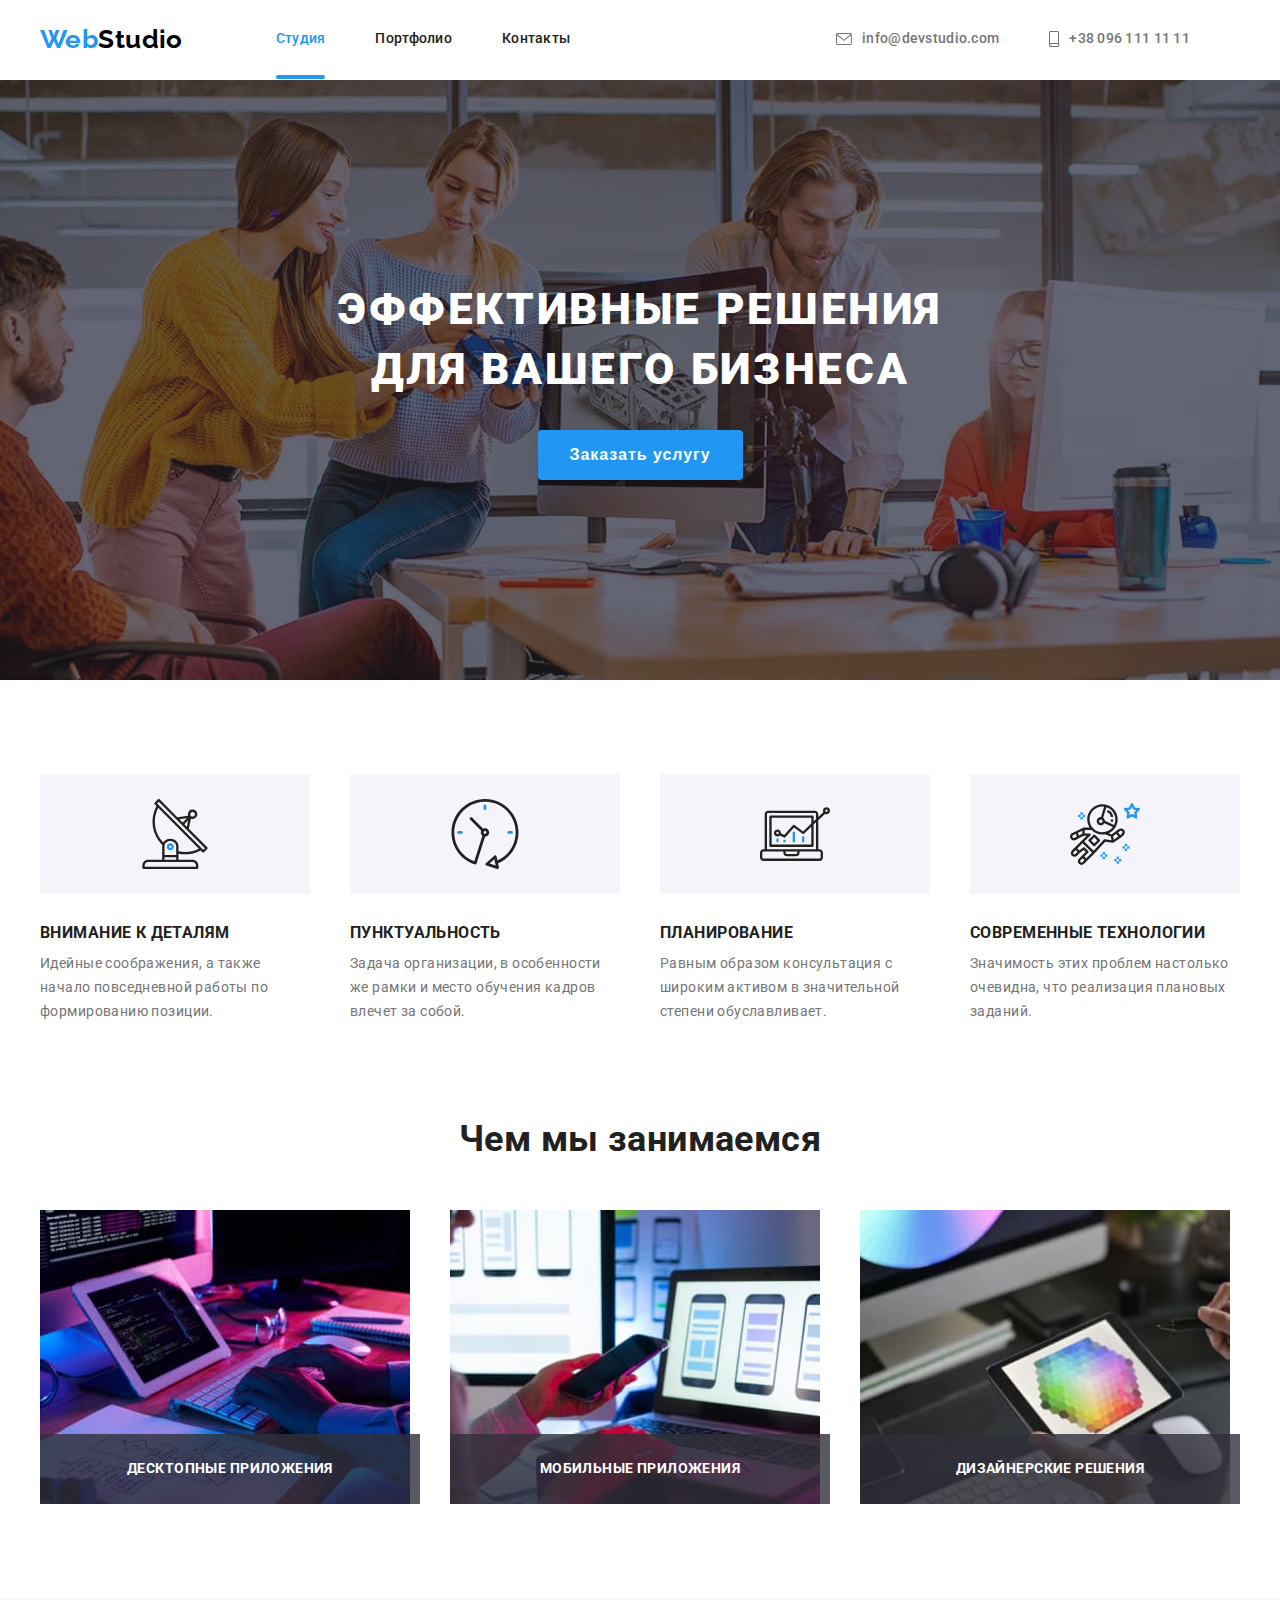
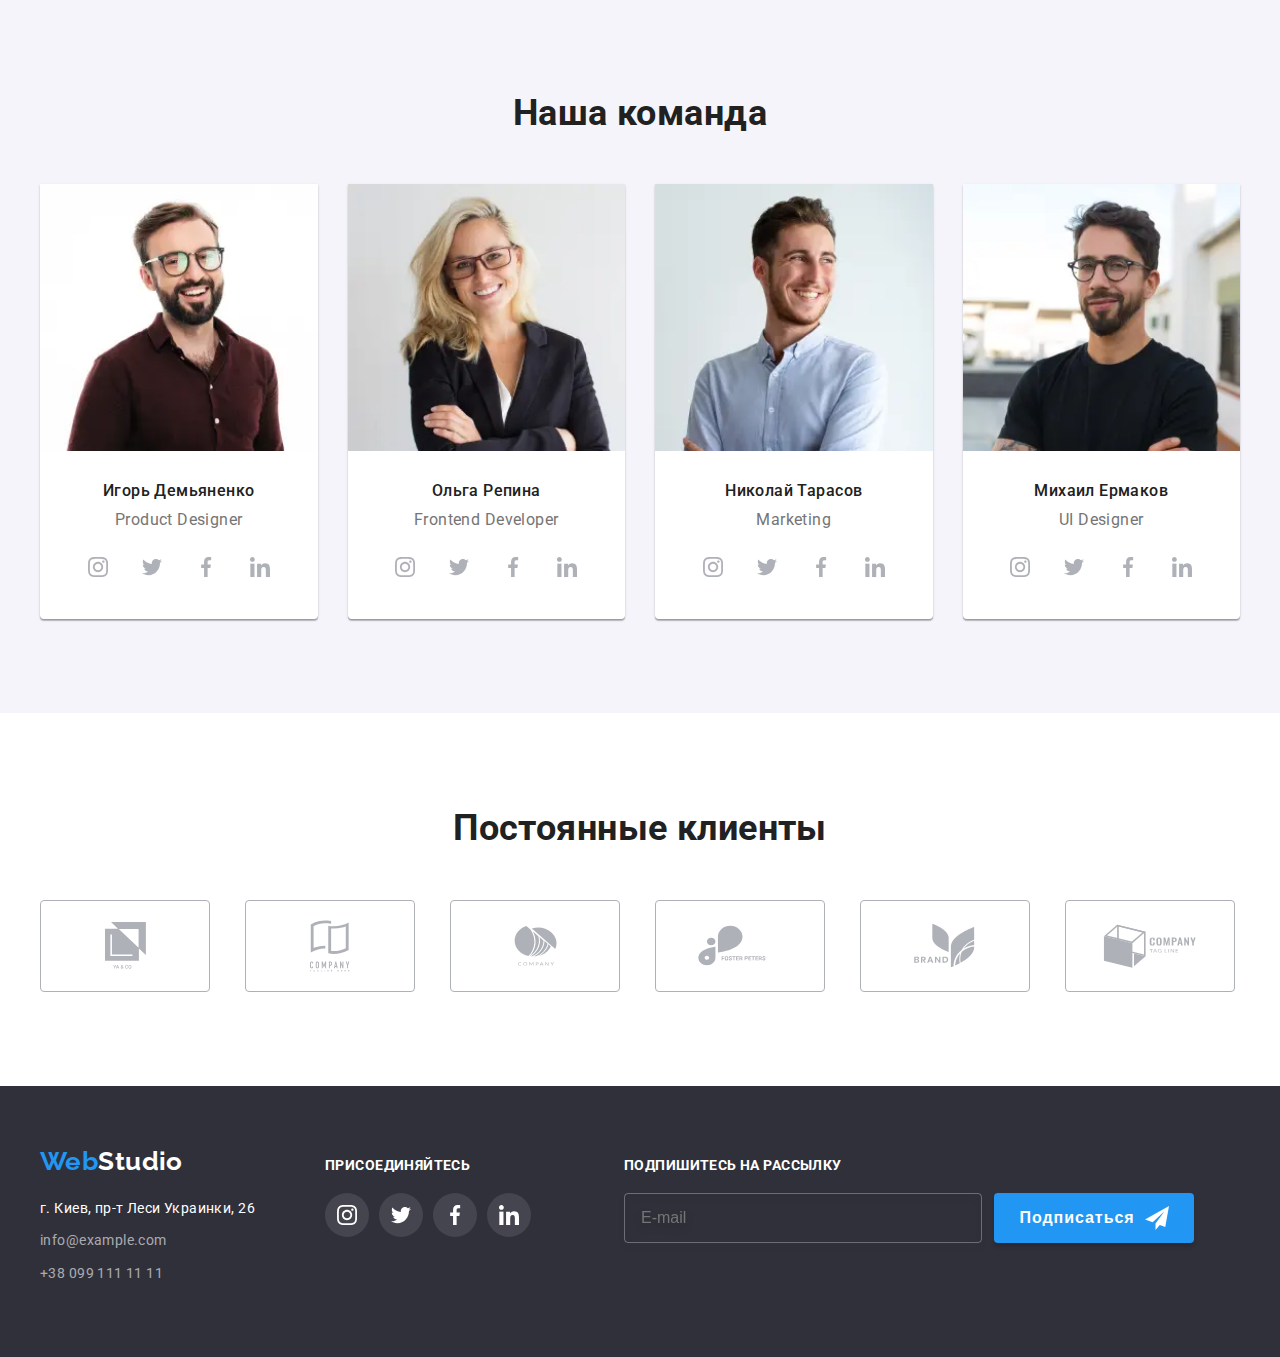
==== index.html @ 41f41210 "clone from template" ====
<!DOCTYPE html>
<html lang="ru">
<head>
    <meta charset="UTF-8">
    <meta http-equiv="X-UA-Compatible" content="IE=edge">
    <meta name="viewport" content="width=device-width, initial-scale=1.0">
    <title>Document</title>
    <link rel="preconnect" href="https://fonts.gstatic.com">
    <link href="https://fonts.googleapis.com/css2?family=Raleway:wght@700&family=Roboto:wght@400;500;700;900&display=swap"
        rel="stylesheet">
    <link rel="stylesheet" href="https://cdnjs.cloudflare.com/ajax/libs/modern-normalize/1.0.0/modern-normalize.min.css"
        integrity="sha512-ISS7cAi1PEhQ8jnbJpJZMd29NlhNj4AWYyLOSp2CE/CsHxTCu+r+t0D2yoJudVrd0/8fTVPUVDzY5Tvli75u/g=="
        crossorigin="anonymous" />
    <link rel="stylesheet" href="./css/main.min.css"> 
</head>
<body>
    <!--HEADER-->
   <header class="head">
       <div class="container head__container">
       <nav class="head__nav">
       <a class="logo logo_head link" href="./index.html"><span class="logo_left">Web</span>Studio</a>
       <ul class="menu list">
           <li class="menu__item">
               <a class="menu__link link current" href="./index.html">Студия</a>
            </li>
           <li class="menu__item">
               <a class="menu__link link"  href="./portfolio.html" >Портфолио</a>
            </li>
           <li class="menu__item">
               <a class="menu__link link" href="">Контакты</a>
            </li>
       </ul>
       </nav>
       <button type="button" class="head__mob-menu-btn" data-menu-button>
           <svg class="head__mob-menu-icon">
               <use href="./images/sprite.svg#burger-icon"></use>
           </svg>
       </button>
       <ul class="menu-contact list">
           <li class="menu-contact__item">
               <a class="menu-contact__link mail link" href="mailto:info@devstudio.com">
                <svg class="menu-contact__icon_mail">
                    <use href="./images/sprite.svg#icon-envelope"></use>
                </svg>
                info@devstudio.com</a></li>
           <li class="menu-contact__item">
               <a class="menu-contact__link tel link" href="tel:+380961111111">
                <svg class="menu-contact__icon_tel">
                    <use href="./images/sprite.svg#icon-smartphone"></use>
                </svg>
                +38 096 111 11 11</a></li>
       </ul>
    </div>
    <div class="mob-menu" data-menu>
        <div class="mob-menu__container container">
            <button class="mob-menu__close-btn" data-menu-close>
                <svg class="mob-menu__close-btn-icon" width="19" height="19">
                    <use href="./images/sprite.svg#icon-Vector"></use>
                </svg>
            </button>
            <div class="mob-menu__list-container">
                <div class="mob-menu__nav-container">
                    <ul class="mob-menu__nav list">
                        <li class="mob-menu__item"><a href="./index.html" class="mob-menu__link link current">Студия</a></li>
                        <li class="mob-menu__item"><a href="./portfolio.html" class="mob-menu__link link">Портфолио</a></li>
                        <li class="mob-menu__item"><a href="" class="mob-menu__link link">Контакты</a></li>
                    </ul>
                </div>
                <div class="mob-menu__contact-container">
                    <ul class="mob-menu__contact list">
                        <li class="mob-menu__contact-item"><a href="tel:+380961111111" class="mob-menu__contact-link tel-link link">
                                +38 096 111 11 11</a></li>
                        <li class="mob-menu__contact-item"><a href="mailto:info@devstudio.com"
                                class="mob-menu__contact-link mail-link link">
                                info@devstudio.com</a></li>
                    </ul>
                    <ul class="mob-menu__social list">
                        <li class="mob-menu__social-item"><a href="" class="mob-menu__social-link link">Instagram</a></li>
                        <li class="mob-menu__social-item"><a href="" class="mob-menu__social-link link">Twitter</a></li>
                        <li class="mob-menu__social-item"><a href="" class="mob-menu__social-link link">Facebook</a></li>
                        <li class="mob-menu__social-item"><a href="" class="mob-menu__social-link link">LinkedIn</a></li>
                    </ul>
                </div>
            </div>
            
        </div>
    </div>
   </header> 
    <!--HERO-->
   <section class="hero">
       <div class="hero__container container">
       <h1 class="hero__title">Эффективные решения <br> для вашего бизнеса</h1>
       <button class="modal-btn" type="button" data-modal-open>Заказать услугу</button>
    </div>
   </section>
   <!--WHYUS-->
   <section class="whyus section">
       <div class="container">
       <h2 class="visually-hidden">Почему выбирают WebStudio</h2>
       <ul class="whyus-menu list">
           <li class="whyus-menu__item">
                <div class="whyus-menu__preimage">
                    <svg class="whyus-menu__icon">
                        <use href="./images/sprite.svg#icon-antenna"></use>
                    </svg>
                </div>
               <h3 class="whyus-menu__item-title">Внимание к деталям</h3>
                <p class="whyus-menu__item-description">
                   Идейные соображения, а также начало повседневной работы по формированию позиции.</p>
           </li>
           <li class="whyus-menu__item">
                <div class="whyus-menu__preimage">
                    <svg class="whyus-menu__icon">
                        <use href="./images/sprite.svg#icon-clock"></use>
                    </svg>
                </div>
               <h3 class="whyus-menu__item-title">Пунктуальность</h3>
               <p class="whyus-menu__item-description">
                   Задача организации, в особенности же рамки и место обучения кадров влечет за собой.</p>
           </li>
           <li class="whyus-menu__item">
                <div class="whyus-menu__preimage">
                    <svg class="whyus-menu__icon">
                        <use href="./images/sprite.svg#icon-diagram"></use>
                    </svg>
                </div>
               <h3 class="whyus-menu__item-title">Планирование</h3>
               <p class="whyus-menu__item-description">
                   Равным образом консультация с широким активом в значительной степени обуславливает.</p>
           </li>
           <li class="whyus-menu__item">
                <div class="whyus-menu__preimage">
                    <svg class="whyus-menu__icon">
                        <use href="./images/sprite.svg#icon-astronaut"></use>
                    </svg>
                </div>
               <h3 class="whyus-menu__item-title">Современные технологии</h3>
               <p class="whyus-menu__item-description">
                   Значимость этих проблем настолько очевидна, что реализация плановых заданий.</p>
           </li>
       </ul>
    </div>
   </section>
  <!--WHATWEDO-->
   <section class="whatwedo section">
       <div class="container">
       <h2 class="section-title">Чем мы занимаемся</h2>
       <ul class="whatwedo-menu list">
           <li class="whatwedo-menu__item">
               <div class="whatwedo-menu__label"><img class="whatwedo-menu__img" src="./images/whatswedo/code.jpg" 
               alt="Пишем код" width="370" height="294">
               <p class="whatwedo-menu__overlay">Десктопные приложения</p></div>
            </li>
           <li class="whatwedo-menu__item">
                <div class="whatwedo-menu__label"><img class="whatwedo-menu__img" src="./images/whatswedo/design.jpg" 
               alt="Разрабатываем дизайн" width="370" height="294">
                <p class="whatwedo-menu__overlay">Мобильные приложения</p></div>
            </li>
           <li class="whatwedo-menu__item">
                <div class="whatwedo-menu__label"><img class="whatwedo-menu__img" src="./images/whatswedo/application.jpg" 
               alt="Разрабатываем приложения" width="370" height="294">
             <p class="whatwedo-menu__overlay">Дизайнерские решения</p></div>
            </li>
       </ul>
    </div>
   </section>
   <!--ABOUTUS-->
   <section class="aboutus section">
       <div class="aboutus-container container">
       <h2 class="section-title">Наша команда</h2>
       <ul class="aboutus-menu list">
           <li class="aboutus-menu-item">
               <picture class="picture">
                <source srcset='./images/ourcomand/demyanenko-desk.webp 1x, ./images/ourcomand/demyanenko-desk@2x.webp 2x' media="(min-width: 1200px)" type="image/webp">
                <source srcset='./images/ourcomand/demyanenko-desk.jpg 1x, ./images/ourcomand/demyanenko-desk@2x.jpg 2x' media="(min-width: 1200px)">
                <source srcset='./images/ourcomand/demyanenko-tabl.webp 1x, ./images/ourcomand/demyanenko-tabl@2x.webp 2x' media="(min-width: 768px)" type="image/webp">
                <source srcset='./images/ourcomand/demyanenko-tabl.jpg 1x, ./images/ourcomand/demyanenko-tabl@2x.jpg 2x' media="(min-width: 768px)">
                <source srcset='./images/ourcomand/demyanenko-mob.webp 1x, ./images/ourcomand/demyanenko-mob@2x.webp 2x' media="(max-width: 767px)" type="image/webp">
                <source srcset='./images/ourcomand/demyanenko-mob.jpg 1x, ./images/ourcomand/demyanenko-mob@2x.jpg 2x' media="(max-width: 767px)">
                <img class="aboutus-menu-img" src="./images/ourcomand/demyanenko-mob.jpg" alt="Игорь Демьяненко">
               </picture>
                <div class="aboutus-menu-title-div"><h3 class="aboutus-menu-title">Игорь Демьяненко</h3>
                <p class="aboutus-menu-description" lang="en">Product Designer</p>
                <ul class="social-list list">
                    <li class="social-list-item">
                        <a href="" class="social-list-link link" aria-label="Ссылка на Instagram">
                            <svg class="social-list-icon">
                                <use href='./images/sprite.svg#icon-instagram' ></use>
                            </svg>
                        </a>
                    </li>
                    <li class="social-list-item">
                        <a href="" class="social-list-link link" aria-label="Ссылка на Twitter">
                            <svg class="social-list-icon">
                                <use href='./images/sprite.svg#icon-twitter'></use>
                            </svg>
                        </a>
                    </li>
                    <li class="social-list-item">
                        <a href="" class="social-list-link link" aria-label="Ссылка на Facebook">
                            <svg class="social-list-icon">
                                <use href='./images/sprite.svg#icon-facebook'></use>
                            </svg>
                        </a>
                    </li>
                    <li class="social-list-item">
                        <a href="" class="social-list-link link" aria-label="Ссылка на Linkedin">
                            <svg class="social-list-icon">
                                <use href='./images/sprite.svg#icon-linkedin'></use>
                            </svg>
                        </a>
                    </li>
                </ul>
            </div>
           </li>
           <li class="aboutus-menu-item">
            <picture class="picture">
                <source srcset='./images/ourcomand/repina-desk.webp 1x, ./images/ourcomand/repina-desk@2x.webp 2x' media="(min-width: 1200px)" type="image/webp">
                <source srcset='./images/ourcomand/repina-desk.jpg 1x, ./images/ourcomand/repina-desk@2x.jpg 2x' media="(min-width: 1200px)">
            
                <source srcset='./images/ourcomand/repina-tabl.webp 1x, ./images/ourcomand/repina-tabl@2x.webp 2x' media="(min-width: 768px)" type="image/webp">
                <source srcset='./images/ourcomand/repina-tabl.jpg 1x, ./images/ourcomand/repina-tabl@2x.jpg 2x' media="(min-width: 768px)">
            
                <source srcset='./images/ourcomand/repina-mob.webp 1x, ./images/ourcomand/repina-mob@2x.webp 2x' media="(max-width: 767px)" type="image/webp">
                <source srcset='./images/ourcomand/repina-mob.jpg 1x, ./images/ourcomand/repina-mob@2x.jpg 2x' media="(max-width: 767px)">
                <img class="aboutus-menu-img" src="./images/ourcomand/repina-mob.jpg" alt="Ольга Репина">
            </picture>
                <div class="aboutus-menu-title-div"><h3 class="aboutus-menu-title">Ольга Репина</h3>
                <p class="aboutus-menu-description" lang="en">Frontend Developer</p>
                <ul class="social-list list">
                    <li class="social-list-item">
                        <a href="" class="social-list-link link" aria-label="Ссылка на Instagram">
                            <svg class="social-list-icon">
                                <use href="./images/sprite.svg#icon-instagram"></use>
                            </svg>
                        </a>
                    </li>
                    <li class="social-list-item">
                        <a href="" class="social-list-link link" aria-label="Ссылка на Twitter">
                            <svg class="social-list-icon">
                                <use href="./images/sprite.svg#icon-twitter"></use>
                            </svg>
                        </a>
                    </li>
                    <li class="social-list-item">
                        <a href="" class="social-list-link link" aria-label="Ссылка на Facebook">
                            <svg class="social-list-icon">
                                <use href="./images/sprite.svg#icon-facebook"></use>
                            </svg>
                        </a>
                    </li>
                    <li class="social-list-item">
                        <a href="" class="social-list-link link" aria-label="Ссылка на Linkedin">
                            <svg class="social-list-icon">
                                <use href="./images/sprite.svg#icon-linkedin" ></use>
                            </svg>
                        </a>
                    </li>
                </ul>
            </div>
           </li>
           <li class="aboutus-menu-item">
            <picture class="picture">
                <source srcset='./images/ourcomand/tarasov-desk.webp 1x, ./images/ourcomand/tarasov-desk@2x.webp 2x' media="(min-width: 1200px)" type="image/webp">
                <source srcset='./images/ourcomand/tarasov-desk.jpg 1x, ./images/ourcomand/tarasov-desk@2x.jpg 2x' media="(min-width: 1200px)">
            
                <source srcset='./images/ourcomand/tarasov-tabl.webp 1x, ./images/ourcomand/tarasov-tabl@2x.webp 2x' media="(min-width: 768px)" type="image/webp">
                <source srcset='./images/ourcomand/tarasov-tabl.jpg 1x, ./images/ourcomand/tarasov-tabl@2x.jpg 2x' media="(min-width: 768px)">
            
                <source srcset='./images/ourcomand/tarasov-mob.webp 1x, ./images/ourcomand/tarasov-mob@2x.webp 2x' media="(max-width: 767px)" type="image/webp">
                <source srcset='./images/ourcomand/tarasov-mob.jpg 1x, ./images/ourcomand/tarasov-mob@2x.jpg 2x' media="(max-width: 767px)">
                <img class="aboutus-menu-img" src="./images/ourcomand/tarasov-mob.jpg" alt="Николай Тарасов">
            </picture>
                <div class="aboutus-menu-title-div"><h3 class="aboutus-menu-title">Николай Тарасов</h3>
                <p class="aboutus-menu-description" lang="en">Marketing</p>
                <ul class="social-list list">
                    <li class="social-list-item">
                        <a href="" class="social-list-link link" aria-label="Ссылка на Instagram">
                            <svg class="social-list-icon">
                                <use href="./images/sprite.svg#icon-instagram"></use>
                            </svg>
                        </a>
                    </li>
                    <li class="social-list-item">
                        <a href="" class="social-list-link link" aria-label="Ссылка на Twitter">
                            <svg class="social-list-icon">
                                <use href="./images/sprite.svg#icon-twitter"></use>
                            </svg>
                        </a>
                    </li>
                    <li class="social-list-item">
                        <a href="" class="social-list-link link" aria-label="Ссылка на Facebook">
                            <svg class="social-list-icon">
                                <use href="./images/sprite.svg#icon-facebook"></use>
                            </svg>
                        </a>
                    </li>
                    <li class="social-list-item">
                        <a href="" class="social-list-link link" aria-label="Ссылка на Linkedin">
                            <svg class="social-list-icon">
                                <use href="./images/sprite.svg#icon-linkedin"></use>
                            </svg>
                        </a>
                    </li>
                </ul>
            </div>
           </li>
           <li class="aboutus-menu-item"> 
            <picture class="picture">
                <source srcset='./images/ourcomand/ermakov-desk.webp 1x, ./images/ourcomand/ermakov-desk@2x.webp 2x' media="(min-width: 1200px)" type="image/webp">
                <source srcset='./images/ourcomand/ermakov-desk.jpg 1x, ./images/ourcomand/ermakov-desk@2x.jpg 2x' media="(min-width: 1200px)">
            
                <source srcset='./images/ourcomand/ermakov-tabl.webp 1x, ./images/ourcomand/ermakov-tabl@2x.webp 2x' media="(min-width: 768px)" type="image/webp">
                <source srcset='./images/ourcomand/ermakov-tabl.jpg 1x, ./images/ourcomand/ermakov-tabl@2x.jpg 2x' media="(min-width: 768px)">
            
                <source srcset='./images/ourcomand/ermakov-mob.webp 1x, ./images/ourcomand/ermakov-mob@2x.webp 2x' media="(max-width: 767px)" type="image/webp">
                <source srcset='./images/ourcomand/ermakov-mob.jpg 1x, ./images/ourcomand/ermakov-mob@2x.jpg 2x' media="(max-width: 767px)">
                <img class="aboutus-menu-img" src="./images/ourcomand/ermakov-mob.jpg" alt="Николай Тарасов">
            </picture>
                <div class="aboutus-menu-title-div"><h3 class="aboutus-menu-title">Михаил Ермаков</h3>
               <p class="aboutus-menu-description" lang="en">UI Designer</p>
            <ul class="social-list list">
                <li class="social-list-item">
                    <a href="" class="social-list-link link" aria-label="Ссылка на Instagram">
                        <svg class="social-list-icon">
                            <use href="./images/sprite.svg#icon-instagram"></use>
                        </svg>
                    </a>
                </li>
                <li class="social-list-item">
                    <a href="" class="social-list-link link" aria-label="Ссылка на Twitter">
                        <svg class="social-list-icon">
                            <use href="./images/sprite.svg#icon-twitter"></use>
                        </svg>
                    </a>
                </li>
                <li class="social-list-item">
                    <a href="" class="social-list-link link" aria-label="Ссылка на Facebook">
                        <svg class="social-list-icon">
                            <use href="./images/sprite.svg#icon-facebook"></use>
                        </svg>
                    </a>
                </li>
                <li class="social-list-item">
                    <a href="" class="social-list-link link" aria-label="Ссылка на Linkedin">
                        <svg class="social-list-icon">
                            <use href="./images/sprite.svg#icon-linkedin"></use>
                        </svg>
                    </a>
                </li>
            </ul>
            </div>
           </li>
       </ul>
    </div>
   </section>
   <!--REGULAR CUSTOMERS-->
   <section class="customers section">
       <div class="customers-container container">
        <h2 class="section-title">Постоянные клиенты</h2>
        <ul class="customers-list list">
            <li class="customers-list__item">
                <a href="" class="customers-list__link link">
                    <svg class="customers-list__icon" width="41" height="47">
                        <use href="./images/sprite.svg#icon-company1"></use>
                    </svg>
                </a>
            </li>
            <li class="customers-list__item">
                <a href="" class="customers-list__link link">
                    <svg class="customers-list__icon" width="40" height="52">
                        <use href="./images/sprite.svg#icon-company2"></use>
                    </svg>
                </a>
            </li>
            <li class="customers-list__item">
                <a href="" class="customers-list__link link">
                    <svg class="customers-list__icon" width="43" height="41">
                        <use href="./images/sprite.svg#icon-company3"></use>
                    </svg>
                </a>
            </li>
            <li class="customers-list__item">
                <a href="" class="customers-list__link link">
                    <svg class="customers-list__icon" width="84" height="41">
                        <use href="./images/sprite.svg#icon-company4"></use>
                    </svg>
                </a>
            </li>
            <li class="customers-list__item">
                <a href="" class="customers-list__link link">
                    <svg class="customers-list__icon" width="63" height="45">
                        <use href="./images/sprite.svg#icon-company5"></use>
                    </svg>
                </a>
            </li>
            <li class="customers-list__item">
                <a href="" class="customers-list__link link">
                    <svg class="customers-list__icon" width="94" height="44">
                        <use href="./images/sprite.svg#icon-company6"></use>
                    </svg>
                </a>
            </li>
        </ul>
       </div>
   </section>
   <!--FOOTER-->
   <footer class="footer">
       <div class="footer-container container">
       <div class="footer-adress-container">
       <div class="logo-container"><a class="footer-logo-link link" href="./index.html"><span class="logo_left">Web</span>Studio</a></div>
       <address class="adress">
           <ul class="adress-menu list">
               <li class="adress-menu-item">
                   <a class="adress-menu-link-adress link" href="https://goo.gl/maps/RVVmSsRzrqhbvV9VA" 
                   target="_blank" rel="noreferrer noopener">
                        г. Киев, пр-т Леси Украинки, 26</a>
               </li>
               <li class="adress-menu-item">
                   <a class="adress-menu-link link" href="mailto:info@example.com">
                       info@example.com</a>
               </li>
               <li class="adress-menu-item">
                   <a class="adress-menu-link link" href="tel:+380991111111">
                       +38 099 111 11 11</a>
               </li>
           </ul>
       </address>
    </div>
        <div class="footer-social-container">
        <h3 class="footer-social-title">Присоединяйтесь</h3>
        <ul class="social-list list">
            <li class="social-list-item">
                <a href="" class="social-list-link footer-link link" aria-label="Ссылка на Instagram">
                    <svg class="social-list-icon footer-icon">
                        <use href="./images/sprite.svg#icon-instagram"></use>
                    </svg>
                </a>
            </li>
            <li class="social-list-item">
                <a href="" class="social-list-link footer-link link" aria-label="Ссылка на Twitter">
                    <svg class="social-list-icon footer-icon">
                        <use href="./images/sprite.svg#icon-twitter"></use>
                    </svg>
                </a>
            </li>
            <li class="social-list-item">
                <a href="" class="social-list-link footer-link link" aria-label="Ссылка на Facebook">
                    <svg class="social-list-icon footer-icon">
                        <use href="./images/sprite.svg#icon-facebook"></use>
                    </svg>
                </a>
            </li>
            <li class="social-list-item">
                <a href="" class="social-list-link footer-link link" aria-label="Ссылка на Linkedin">
                    <svg class="social-list-icon footer-icon">
                        <use href="./images/sprite.svg#icon-linkedin"></use>
                    </svg>
                </a>
            </li>
        </ul>
        </div>
        <div class="footer-form-container">
            <h3 class="footer-modal-title">Подпишитесь на рассылку</h3>
            <div class="form-button-container">
                <form action="#" method="GET" class="footer-form"  name="footer-form" autocomplete="on" novalidate>
                <label  >
                    <input class="email-form" type="email" name="email" placeholder="E-mail" required />
                </label>
            </form>
            <button class="footer-submit-btn" type="submit">Подписаться
                <svg class="footer-btn-icon">
                    <use href="./images/sprite.svg#icon-send"></use>
                </svg>
            </button>
            </div>
        </div>
        </div>
   </footer>
    <!--MODAL WINDOW-->
   <div class="backdrop is-hidden" data-modal>
       <div class="modal">
           <form  method="GET" class="modal-form" name="modal-form" autocomplete="off">
               <h3 class="modal-title">Оставьте свои данные, мы вам перезвоним</h3>
               
                <label class="contact-label">
                    <span class="label-name">Имя</span> 
                    <span class="modal-form-input-wrapper">
                    <input type="text" name="contact-name" class="modal-contact-input" required minlength="2">
                    <svg class="modal-contact-icon" width="18" height="18">
                        <use href="./images/sprite.svg#icon-name"></use>
                    </svg>
                    </span>
                </label>
               <label class="contact-label">
                   <span class="label-name">Телефон</span>
                    <span class="modal-form-input-wrapper">
                    <input type="tel" name="contact-tel" class="modal-contact-input" required 
                    pattern="[0-9]{3}-[0-9]{3}-[0-9]{2}-[0-9]{2}" title="096-111-11-11">
                    <svg class="modal-contact-icon" width="18" height="18">
                        <use href="./images/sprite.svg#icon-tel"></use>
                    </svg>
                    </span>
               </label>
               <label class="contact-label">
                <span class="label-name">Почта</span>
                    <span class="modal-form-input-wrapper">
                    <input type="email" name="contact-mail" class="modal-contact-input">
                    <svg class="modal-contact-icon" width="18" height="18">
                        <use href="./images/sprite.svg#icon-mail"></use>
                    </svg>
                    </span>
               </label>
               <label class="contact-textarea">
                    <span class="label-name">Коментарий</span>
                    <textarea name="contact-comment" class="modal-contact-comment" placeholder="Введите текст"></textarea>
               </label>
                <label class="checkbox-label">
                    <input type="checkbox" name="terms-contract" class="modal-checkbox"  required>
                    <span class="icon-check"></span>
                    <span class="checkbox-text">
                        Соглашаюсь с рассылкой и принимаю <a href="" class="contract-link">Условия договора</a>
                    </span>  
                </label>
                <button class="modal-submit-btn" type="submit">Отправить
                </button>
           </form>
           <button type="button" class="modal-close-btn" data-modal-close>
               <svg class="close-btn-icon"  width="11" height="11">
                   <use href="./images/sprite.svg#icon-Vector"></use>
               </svg>
           </button>
       </div>
   </div>
    <script src="./js/menu.js"></script>
    <script src="./js/modal.js"></script> 
</body>
</html>
---- css/main.min.css ----
:root{--main-font: "Roboto", sans-serif;--secondary-font: "Raleway", sans-serif;--accent-color: #2196f3;--main-background-color: #ffffff;--main-text-color: #212121;--secondary-text-color: #757575;--nav-link-color: #000000;--footer-background-color: #2f303a;--btn-hover-color: #188ce8;--adress-link-color: rgba(255, 255, 255, 0.6);--aboutus-background-color: #f5f4fa;--alt-background-color: #c4c4c4;--overlay-hero-bg-color: rgba(47, 48, 58, 0.4);--main-icon-color: #afb1b8;--header-border: #ececec;--button-shadow: rgba(0, 0, 0, 0.15);--overlay-whatwedo-bg: rgba(47, 48, 58, 0.8);--footer-link-bg: rgba(255, 255, 255, 0.1);--modal-btn-shadow: rgba(0, 0, 0, 0.25);--border-example: #eeeeee;--overlay-prtf-bg: rgba(33, 150, 243, 0.9);--modal-bg-color: rgba(0, 0, 0, 0.2);--border-close-btn: rgba(0, 0, 0, 0.1)}.visually-hidden:not(:focus):not(:active){position:absolute;width:1px;height:1px;margin:-1px;border:0;padding:0;white-space:nowrap;clip-path:inset(100%);clip:rect(0 0 0 0);overflow:hidden}h1,h2,h3,h4,h5,h6,p{margin-top:0;margin-bottom:0}ul,ol{margin-top:0;margin-bottom:0;padding-left:0}img{display:block}.list{list-style:none}.link{text-decoration:none;color:var(--main-text-color)}body{font-family:var(--main-font);background-color:var(--main-background-color);color:var(--main-text-color);font-size:14px;letter-spacing:0.03em;margin:0 auto}.section{padding-top:60px;padding-bottom:60px}@media screen and (min-width: 1200px){.section{padding-top:94px;padding-bottom:94px}}.container{padding-left:15px;padding-right:15px}@media screen and (min-width: 480px){.container{width:480px;margin:0 auto}}@media screen and (min-width: 768px){.container{width:768px}}@media screen and (min-width: 1200px){.container{width:1200px}}@media screen and (max-width: 767px){.mob-menu{position:fixed;top:0;left:0;width:100vw;height:100vh;background-color:var(--main-background-color);overflow:auto;opacity:0;visibility:hidden;pointer-events:none;z-index:9999}.mob-menu__container{width:100%;height:100%;position:relative;padding-top:48px;padding-bottom:48px;padding-left:25px}.mob-menu__list-container{display:flex;flex-direction:column;justify-content:space-between;height:100%}.mob-menu__close-btn{position:absolute;top:10px;right:15px;width:40px;height:40px;border:none;background-color:transparent;padding:0}.mob-menu__item:not(:last-child){margin-bottom:32px}.mob-menu__link{font-family:Roboto;font-weight:500;font-size:40px;line-height:1.175;letter-spacing:0.02em}.mob-menu__link:focus,.mob-menu__link:hover{color:var(--accent-color)}.mob-menu__contact{margin-bottom:64px}.mob-menu__contact-item{font-weight:500;letter-spacing:0.02em}.mob-menu__contact-item:not(:last-child){margin-bottom:32px}.mob-menu__social{display:flex;flex-wrap:wrap}.mob-menu__social-item:not(:last-child){margin-right:20px}.mob-menu__social-link{font-weight:500;font-size:18px;line-height:1.22;letter-spacing:0.02em;color:var(--accent-color)}.mob-menu__social-link::after{content:"";width:22px;height:0;border:1px solid rgba(33,33,33,0.2);transform:rotate(90deg);margin-left:10px}.tel-link{color:var(--accent-color);font-size:34px;line-height:1.18}.mail-link{font-size:24px;line-height:1.17;color:var(--secondary-text-color)}.mob-menu.is-open{opacity:1;visibility:visible;pointer-events:auto}}@media screen and (max-width: 479px){.mob-menu__social-item{margin-bottom:30px}.tel-link{color:var(--accent-color);font-size:28px;line-height:1.18}}.section-title{font-weight:700;font-size:28px;line-height:1.17;text-align:center;margin-bottom:30px}@media screen and (min-width: 1200px){.section-title{margin-bottom:50px;font-size:36px;line-height:1.17}}.social-list-icon{width:20px;height:20px}.backdrop{position:fixed;top:0;left:0;width:100vw;height:100vh;background-color:var(--modal-bg-color);z-index:100;transition:opacity 250ms cubic-bezier(0.4, 0, 0.2, 1),visibility 250ms cubic-bezier(0.4, 0, 0.2, 1)}.is-hidden{opacity:0;visibility:hidden;pointer-events:none}.modal{position:absolute;top:50%;left:50%;transform:translate(-50%, -50%);background-color:var(--main-background-color);box-shadow:0px 1px 3px rgba(0,0,0,0.12),0px 1px 1px rgba(0,0,0,0.14),0px 2px 1px rgba(0,0,0,0.2);border-radius:4px;padding:40px}.modal-close-btn{position:absolute;top:8px;right:8px;width:30px;height:30px;border-radius:50%;background-color:transparent;border:1px solid var(--border-close-btn);cursor:pointer;padding:0}.modal-close-btn:focus,.modal-close-btn:hover{fill:var(--accent-color)}@media screen and (min-width: 480px){.modal{max-width:450px;height:609px}}@media screen and (min-width: 1200px){.modal{max-width:528px;height:581px}}.modal-submit-btn{display:flex;align-items:center;justify-content:center;height:50px;min-width:200px;font-weight:700;font-size:16px;line-height:1.87;letter-spacing:0.06em;color:var(--main-background-color);background:var(--accent-color);cursor:pointer;box-shadow:0px 4px 4px var(--button-shadow);border-radius:4px;border:none;transition:background 250ms cubic-bezier(0.4, 0, 0.2, 1);margin-left:auto;margin-right:auto;margin-top:30px}.modal-submit-btn:hover,.modal-submit-btn:focus{background:var(--btn-hover-color)}.modal-title{font-weight:700;font-size:20px;line-height:1.5;text-align:center;margin-bottom:30px}.contact-label{display:block;margin-bottom:28px;position:relative}.modal-contact-input{width:100%;height:40px;border:2px solid rgba(33,33,33,0.2);box-sizing:border-box;border-radius:4px;padding-left:42px;transition:border-color 250ms cubic-bezier(0.4, 0, 0.2, 1),fill 250ms cubic-bezier(0.4, 0, 0.2, 1)}.modal-contact-input:focus{border-color:var(--accent-color);outline:none}.modal-form-input-wrapper{position:relative;display:block}.modal-contact-icon{position:absolute;left:15px;top:50%;transform:translateY(-50%);fill:var(--main-text-color)}.modal-contact-input:focus+.modal-contact-icon{fill:var(--accent-color)}.modal-contact-comment{width:100%;height:120px;border:2px solid rgba(33,33,33,0.2);resize:none;margin-bottom:20px;padding:12px 16px;outline:none;transition:border-color 250ms cubic-bezier(0.4, 0, 0.2, 1)}.modal-contact-comment:focus{border-color:var(--accent-color)}.label-name{position:absolute;transform:translateY(-18px);font-size:12px;line-height:1.17;letter-spacing:0.01em;color:var(--secondary-text-color)}.checkbox-label{display:flex;align-items:center}.modal-checkbox{position:absolute;overflow:hidden;width:1px;height:1px;clip:rect(0 0 0 0)}.icon-check{width:16px;height:15px;border:2px solid #2f303a;border-radius:2px;margin-right:7px;transition:border-color 250ms cubic-bezier(0.4, 0, 0.2, 1)}.modal-checkbox:focus+.icon-check{border-color:var(--accent-color)}.modal-checkbox:checked+.icon-check{background-image:url("../images/icons/icon-check-on.svg");border:none}.checkbox-text{font-size:12px;line-height:1.17;color:var(--secondary-text-color)}.contract-link{color:var(--accent-color)}@media screen and (min-width: 1200px){.modal-title{line-height:1.15}.checkbox-text{font-size:14px;line-height:1.71}}.logo{font-family:var(--secondary-font);font-weight:700;font-size:26px;line-height:1.19;color:var(--nav-link-color)}.logo_left{color:var(--accent-color)}@media screen and (max-width: 768px){.head{padding-top:16px;padding-bottom:16px;background-color:var(--main-background-color);border-bottom:1px solid var(--header-border)}.head__mob-menu-btn{background-color:transparent;border:none;padding:0;line-height:0}.head__mob-menu-icon{width:40px;height:40px;fill:var(--main-text-color)}.head__container{display:flex;justify-content:space-between;align-items:center}.menu{display:none}.menu-contact{display:none}.current{color:var(--accent-color)}}@media screen and (min-width: 768px){.head__mob-menu-btn{display:none}.mob-menu{display:none}.head{padding-top:24px;padding-bottom:25px}.head__nav{display:flex;align-items:center}.menu{display:flex;align-items:center}.menu__item:not(:last-child){margin-right:50px}.logo_head{margin-right:88px}.head__container{display:flex;align-items:center}.menu-contact__icon_mail{height:12px;width:16px;margin-right:10px}.menu-contact__icon_tel{height:16px;width:10px;margin-right:10px}.menu-contact{display:flex;margin-left:auto;flex-direction:column}.menu-contact__item:not(:last-child){margin-bottom:10px}.menu__link,.menu-contact__link{position:relative;display:flex;align-items:center;font-weight:500;line-height:1.14;letter-spacing:0.02em;transition:color 250ms cubic-bezier(0.4, 0, 0.2, 1),fill 250ms cubic-bezier(0.4, 0, 0.2, 1)}.menu__link:hover,.menu__link:focus,.menu-contact__link:hover,.menu-contact__link:focus{color:var(--accent-color);fill:var(--accent-color)}.mail,.tel{color:var(--secondary-text-color);fill:var(--secondary-text-color)}.current{color:var(--accent-color)}.current::after{position:absolute;content:"";width:100%;height:4px;background-color:var(--accent-color);margin-top:89px;border-radius:2px}}@media screen and (min-width: 1200px){.logo_head{margin-right:93px}.menu-contact{flex-direction:row;align-items:center}.menu-contact__item{margin-right:50px}.menu-contact__item:not(:last-child){margin-bottom:0}.current::after{margin-top:76px}}.hero{padding-top:118px;padding-bottom:118px;margin-left:auto;margin-right:auto;background-color:var(--alt-background-color);background-image:linear-gradient(var(--overlay-hero-bg-color), var(--overlay-hero-bg-color)),url("../images/hero/bg-mob.webp"),url("../images/hero/bg-mob.jpg");background-size:cover;background-repeat:no-repeat;background-position:center}.hero__container{display:flex;flex-direction:column;align-items:center}.hero__title{margin:0 auto 30px;max-width:360px;font-weight:900;font-size:26px;text-align:center;line-height:1.62;letter-spacing:0.06em;text-transform:uppercase;color:var(--main-background-color)}.modal-btn{display:flex;align-items:center;justify-content:center;font-weight:700;font-size:16px;line-height:1.87;letter-spacing:0.06em;color:var(--main-background-color);background:var(--accent-color);cursor:pointer;box-shadow:0px 4px 4px var(--button-shadow);border-radius:4px;padding:10px 32px;border:none;transition:background 250ms cubic-bezier(0.4, 0, 0.2, 1)}.modal-btn:hover,.modal-btn:focus{background:var(--btn-hover-color)}@media (min-device-pixel-ratio: 2) and (min-width: 320px), (min-resolution: 192dpi) and (min-width: 320px), (min-resolution: 2dppx) and (min-width: 320px){.hero{background-image:linear-gradient(var(--overlay-hero-bg-color), var(--overlay-hero-bg-color)),url("../images/hero/bg-mob@2x.jpg")}}@media screen and (min-width: 481px){.hero{background-image:linear-gradient(var(--overlay-hero-bg-color), var(--overlay-hero-bg-color)),url("../images/hero/bg-tabl.jpg")}}@media (min-device-pixel-ratio: 2) and (min-width: 480px), (min-resolution: 192dpi) and (min-width: 480px), (min-resolution: 2dppx) and (min-width: 480px){.hero{background-image:linear-gradient(var(--overlay-hero-bg-color), var(--overlay-hero-bg-color)),url("../images/hero/bg-tabl@2x.jpg")}}@media screen and (min-width: 768px){.hero{background-image:linear-gradient(var(--overlay-hero-bg-color), var(--overlay-hero-bg-color)),url("../images/hero/bg-deskt.jpg")}}@media (min-device-pixel-ratio: 2) and (min-width: 768px), (min-resolution: 192dpi) and (min-width: 768px), (min-resolution: 2dppx) and (min-width: 768px){.hero{background-image:linear-gradient(var(--overlay-hero-bg-color), var(--overlay-hero-bg-color)),url("../images/hero/bg-deskt@2x.jpg")}}@media screen and (min-width: 1200px){.hero__title{max-width:696px;font-size:44px;line-height:1.36}.hero{padding-top:200px;padding-bottom:200px;max-width:1600px}}.whyus-menu__item{width:100%;height:auto}.whyus-menu__preimage{display:flex;justify-content:center;align-items:center;max-width:100%;height:120px;background-color:var(--aboutus-background-color);margin-bottom:30px}.whyus-menu__icon{width:70px}.whyus-menu__item-title{margin-bottom:10px;font-weight:700;line-height:1.14;text-transform:uppercase;text-align:center}.whyus-menu__item-description{line-height:1.71;color:var(--secondary-text-color);margin-bottom:30px}@media screen and (min-width: 480px){.whyus-menu__preimage{width:450px}.whyus-menu__item{width:450px}}@media screen and (min-width: 768px){.whyus-menu{display:flex;flex-wrap:wrap;justify-content:space-between}.whyus-menu__item{width:354px}.whyus-menu__preimage{width:354px}}@media screen and (min-width: 1200px){.whyus{padding-bottom:0}.whyus-menu{display:flex}.whyus-menu__item{width:270px}.whyus-menu__item:not(:first-child){margin-left:30px}.whyus-menu__preimage{width:270px}.whyus-menu__item-description{margin-bottom:0}.whyus-menu__item-title{text-align:left}}.whatwedo{display:none}@media screen and (min-width: 1200px){.whatwedo{display:block}}.whatwedo-menu{display:flex;flex-wrap:wrap;margin-left:-30px;margin-top:-30px}.whatwedo-menu__item{flex-basis:calc((100% - 90px) / 3);margin-left:30px;margin-top:30px}.whatwedo-menu__label{position:relative}.whatwedo-menu__overlay{position:absolute;bottom:0;left:0;width:100%;height:70px;display:flex;align-items:center;justify-content:center;font-weight:700;font-size:14px;line-height:1.14;text-transform:uppercase;color:var(--main-background-color);background-color:var(--overlay-whatwedo-bg)}.aboutus{background-color:var(--aboutus-background-color)}.aboutus-menu{display:flex;flex-wrap:wrap;margin-left:-30px;margin-top:-30px}.aboutus-menu-item{background-color:var(--main-background-color);box-shadow:0px 1px 3px rgba(0,0,0,0.12),0px 1px 1px rgba(0,0,0,0.14),0px 2px 1px rgba(0,0,0,0.2);border-radius:0px 0px 4px 4px;margin-left:30px;margin-top:30px}.aboutus-menu-img{width:100%;height:auto}.aboutus-menu-title-div{padding:30px}.aboutus-menu-title{font-weight:500;font-size:16px;line-height:1.19;text-align:center;margin-bottom:10px}.aboutus-menu-description{font-size:16px;line-height:1.19;text-align:center;color:var(--secondary-text-color);margin-bottom:16px}.social-list{display:flex;justify-content:center}.social-list-link{display:flex;justify-content:center;align-items:center;width:44px;height:44px;border-radius:50%;background-color:transparent;transition:background-color 250ms cubic-bezier(0.4, 0, 0.2, 1)}.social-list-link:hover,.social-list-link:focus{background-color:var(--accent-color)}.social-list-item:not(:last-child){margin-right:10px}.social-list-icon{fill:var(--main-icon-color);transition:fill 250ms cubic-bezier(0.4, 0, 0.2, 1)}.social-list-link:hover .social-list-icon,.social-list-link:focus .social-list-icon{fill:var(--main-background-color)}@media screen and (min-width: 768px){.aboutus-menu-item{flex-basis:calc((100% - 60px) / 2)}}@media screen and (min-width: 1200px){.aboutus-menu-item{flex-basis:calc((100% - 120px) / 4)}}.customers-list{display:flex;flex-wrap:wrap;justify-content:center;margin-left:-30px;margin-top:-30px}.customers-list__item{flex-basis:calc((100% - 60px) / 2);margin-left:30px;margin-top:30px}.customers-list__link{display:flex;justify-content:center;align-items:center;width:210px;height:92px;background-color:transparent;border:1px solid var(--main-icon-color);box-sizing:border-box;border-radius:4px;transition:border 250ms cubic-bezier(0.4, 0, 0.2, 1)}.customers-list__link:hover,.customers-list__link:focus{border:1px solid var(--accent-color)}.customers-list__icon{fill:var(--main-icon-color);transition:fill 250ms cubic-bezier(0.4, 0, 0.2, 1)}.customers-list__link:hover .customers-list__icon,.customers-list__link:focus .customers-list__icon{fill:var(--accent-color)}@media screen and (min-width: 768px){.customers-list__item{flex-basis:calc((100% - 90px) / 3)}.customers-list__link{width:226px}}@media screen and (min-width: 1200px){.customers-list__item{flex-basis:calc((100% - 180px) / 6)}.customers-list__link{width:170px}}.footer{background-color:var(--footer-background-color);padding-top:60px;padding-bottom:60px}.footer-container{display:flex;flex-direction:column;flex-wrap:wrap}.footer-adress-container{display:flex;flex-direction:column;align-items:center;margin-bottom:60px}.footer-logo-link{font-family:var(--secondary-font);font-weight:700;font-size:26px;line-height:1.19;color:var(--main-background-color)}.logo-container{margin-bottom:20px}.adress-menu{display:flex;flex-direction:column;align-items:center}.adress-menu-item:not(:last-child){margin-bottom:9px}.adress-menu-link-adress{font-style:normal;line-height:1.71;color:var(--main-background-color);transition:color 250ms cubic-bezier(0.4, 0, 0.2, 1)}.adress-menu-link-adress:hover,.adress-menu-link-adress:focus{color:var(--accent-color)}.adress-menu-link{font-style:normal;line-height:1.71;color:var(--adress-link-color);transition:color 250ms cubic-bezier(0.4, 0, 0.2, 1)}.adress-menu-link:hover,.adress-menu-link:focus{color:var(--accent-color)}.footer-social-container{margin-bottom:60px}.footer-social-title,.footer-modal-title{font-weight:700;font-size:14px;line-height:16px;text-transform:uppercase;color:var(--main-background-color);margin-bottom:20px;text-align:center}.footer-link{background-color:var(--footer-link-bg)}.footer-link:not(:last-child){margin-right:10px}.footer-form-container{display:flex;flex-direction:column;align-items:center}.footer-icon{fill:var(--main-background-color)}.footer-modal-title{margin-bottom:20px}.footer-submit-btn{display:flex;align-items:center;justify-content:center;height:50px;min-width:200px;font-weight:700;font-size:16px;line-height:1.87;letter-spacing:0.06em;color:var(--main-background-color);background:var(--accent-color);cursor:pointer;box-shadow:0px 4px 4px var(--button-shadow);border-radius:4px;border:none;transition:background 250ms cubic-bezier(0.4, 0, 0.2, 1);margin-left:0}.footer-submit-btn:hover,.footer-submit-btn:focus{background:var(--btn-hover-color)}.email-form{height:50px;font-size:16px;line-height:1.25;background-color:inherit;color:var(--main-background-color);padding-left:16px;border:1px solid rgba(255,255,255,0.3);box-sizing:border-box;filter:drop-shadow(0px 4px 4px rgba(0,0,0,0.15));border-radius:4px;transition:border-color 250ms cubic-bezier(0.4, 0, 0.2, 1);margin-bottom:20px}.email-form:focus{border-color:var(--accent-color);outline:none}.footer-btn-icon{height:24px;width:24px;margin-left:10px;fill:var(--main-background-color)}.form-button-container{display:flex;flex-direction:column;align-items:center}@media screen and (min-width: 480px){.email-form{width:450px}}@media screen and (min-width: 768px){.footer-container{flex-direction:row;justify-content:center}.footer-adress-container{margin-right:165px}}@media screen and (min-width: 1200px){.footer-container{justify-content:left;align-items:baseline}.footer-adress-container{margin-right:70px;align-items:flex-start;margin-bottom:0}.adress-menu{align-items:flex-start}.footer-social-container{margin-right:93px}.footer-social-title,.footer-modal-title{text-align:left}.email-form{width:358px}.footer-form-container{align-items:flex-start}.form-button-container{flex-direction:row;align-items:flex-start}.email-form{margin-right:12px}}.portfolio-menu{display:flex;flex-wrap:wrap;margin-bottom:25px;justify-content:flex-start}.portfolio-menu__item{margin-right:8px;margin-bottom:15px}.modal-btn-portfolio{height:38px;font-weight:500;font-size:16px;line-height:1.62;color:var(--main-text-color);background-color:var(--aboutus-background-color);cursor:pointer;border-radius:4px;padding:6px 22px;box-sizing:border-box;border:1px;transition:color 250ms cubic-bezier(0.4, 0, 0.2, 1),background-color 250ms cubic-bezier(0.4, 0, 0.2, 1),filter 250ms cubic-bezier(0.4, 0, 0.2, 1)}.modal-btn-portfolio:hover,.modal-btn-portfolio:focus{background:var(--accent-color);color:var(--main-background-color);filter:drop-shadow(0px 4px 4px var(--modal-btn-shadow))}@media screen and (min-width: 768px){.portfolio-menu{display:flex;flex-wrap:wrap;margin-bottom:30px;justify-content:center}.portfolio-menu__item{margin-right:8px;margin-bottom:0}}@media screen and (min-width: 1200px){.portfolio-menu{display:flex;flex-wrap:wrap;margin-bottom:50px;justify-content:center}}.example-list{display:flex;flex-wrap:wrap;margin-left:-30px;margin-top:-30px}.example-menu-img{max-width:100%;height:auto}.border-example-menu{padding:24px 20px;box-sizing:border-box}.example-menu-item{margin-left:30px;margin-top:30px;border:1px solid var(--border-example)}.example-list-img-wrapper{position:relative;overflow:hidden}.overlay{position:absolute;top:0;left:0;width:100%;height:100%;padding:63px 24px;color:var(--main-background-color);background-color:var(--overlay-prtf-bg);font-size:18px;line-height:1.56;overflow:auto;transform:translateY(100%);transition:transform 250ms cubic-bezier(0.4, 0, 0.2, 1)}.example-menu-item-link:focus .overlay,.example-menu-item-link:hover .overlay{transform:translateY(0)}.example-menu-title{font-weight:700;font-size:18px;line-height:2;letter-spacing:0.06em;margin-bottom:4px}.example-menu-description{font-size:16px;line-height:1.87;color:var(--secondary-text-color)}.example-menu-item-link{display:block;transition:box-shadow 250ms cubic-bezier(0.4, 0, 0.2, 1)}.example-menu-item-link:focus,.example-menu-item-link:hover{box-shadow:0px 4px 4px rgba(0,0,0,0.25)}@media screen and (min-width: 768px){.example-menu-item{flex-basis:calc((100% - 60px) / 2)}}@media screen and (min-width: 1200px){.example-menu-item{flex-basis:calc((100% - 90px) / 3)}}
/*# sourceMappingURL=main.min.css.map */
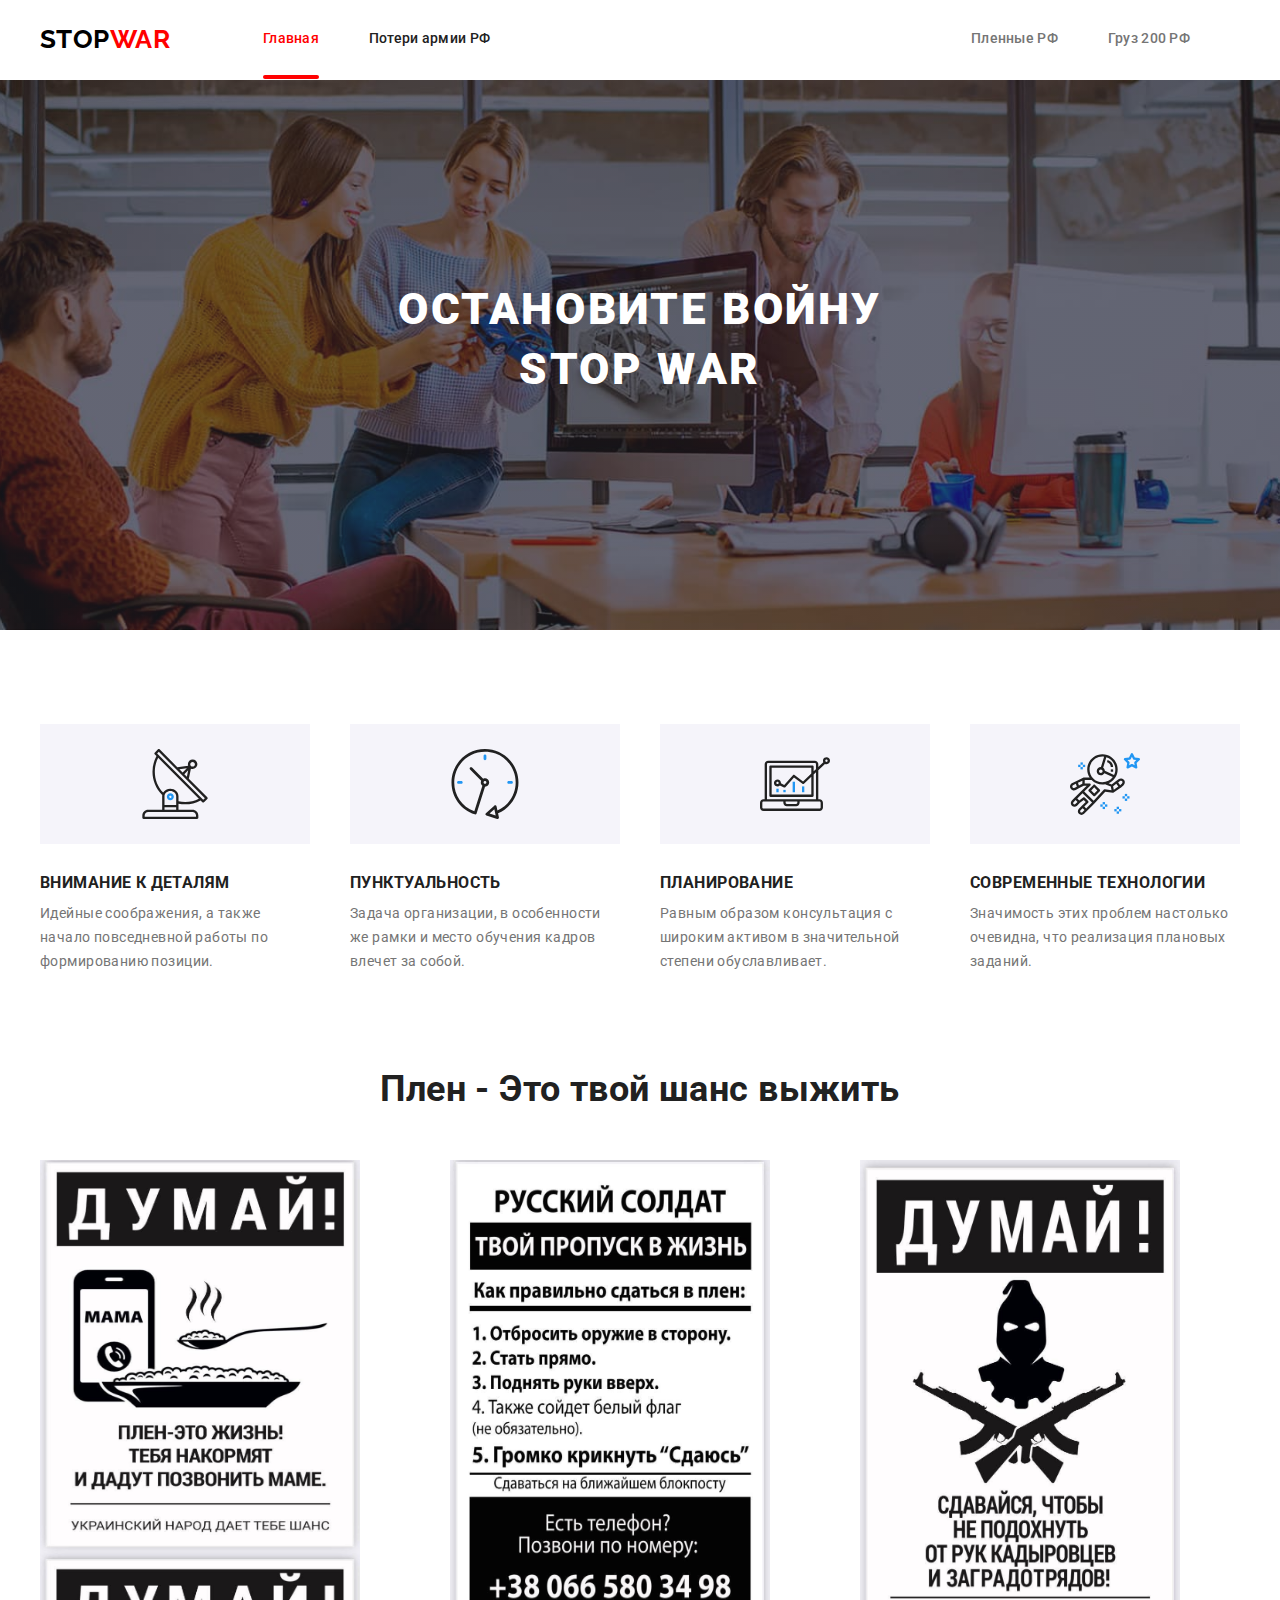
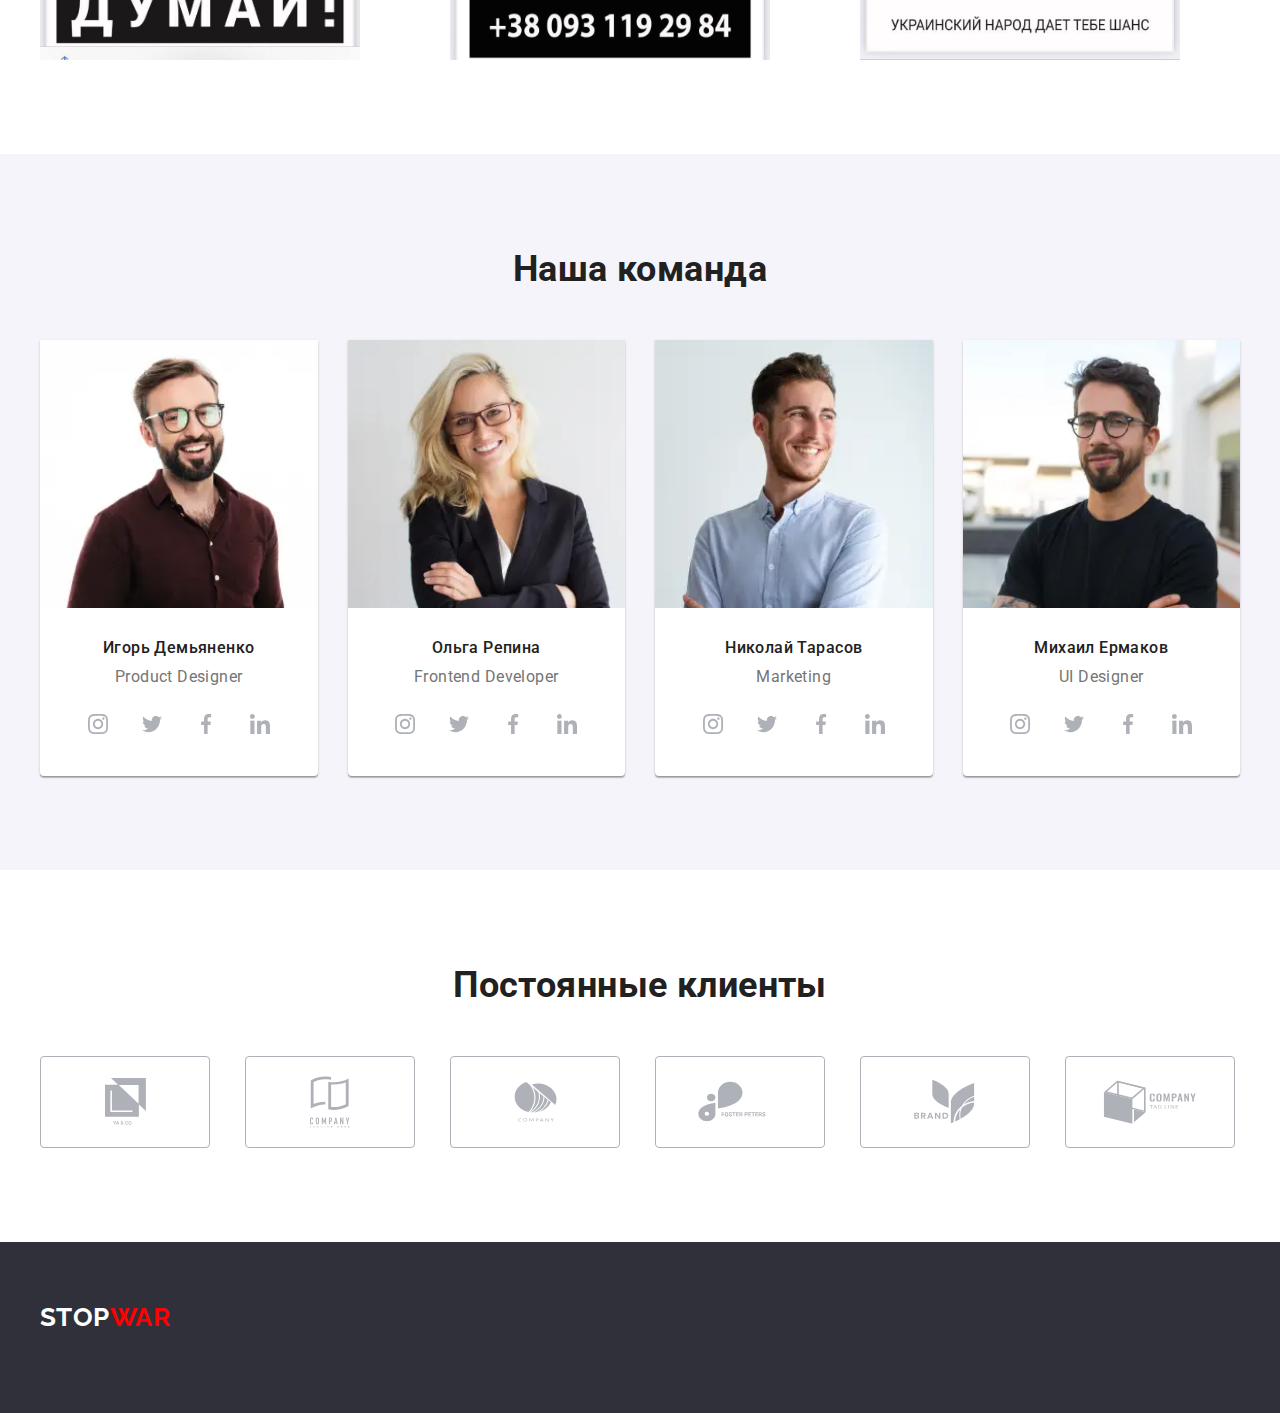
==== commit eed6d6f3: "edit containers" ====
--- a/index.html
+++ b/index.html
@@ -19,17 +19,15 @@
    <header class="head">
        <div class="container head__container">
        <nav class="head__nav">
-       <a class="logo logo_head link" href="./index.html"><span class="logo_left">Web</span>Studio</a>
+       <a class="logo logo_head link" href="./index.html">STOP<span class="logo_left">WAR</span></a>
        <ul class="menu list">
            <li class="menu__item">
-               <a class="menu__link link current" href="./index.html">Студия</a>
+               <a class="menu__link link current" href="./index.html">Главная</a>
             </li>
            <li class="menu__item">
-               <a class="menu__link link"  href="./portfolio.html" >Портфолио</a>
-            </li>
-           <li class="menu__item">
-               <a class="menu__link link" href="">Контакты</a>
-            </li>
+               <a class="menu__link link"  href="./portfolio.html" >Потери армии РФ</a>
+            </li>
+           
        </ul>
        </nav>
        <button type="button" class="head__mob-menu-btn" data-menu-button>
@@ -39,17 +37,12 @@
        </button>
        <ul class="menu-contact list">
            <li class="menu-contact__item">
-               <a class="menu-contact__link mail link" href="mailto:info@devstudio.com">
-                <svg class="menu-contact__icon_mail">
-                    <use href="./images/sprite.svg#icon-envelope"></use>
-                </svg>
-                info@devstudio.com</a></li>
+               <a class="menu-contact__link mail link" href="https://t.me/rf200_now/79">
+                Пленные РФ</a></li>
            <li class="menu-contact__item">
-               <a class="menu-contact__link tel link" href="tel:+380961111111">
-                <svg class="menu-contact__icon_tel">
-                    <use href="./images/sprite.svg#icon-smartphone"></use>
-                </svg>
-                +38 096 111 11 11</a></li>
+               <a class="menu-contact__link tel link" href="https://t.me/gruz_200_rus">
+                
+                Груз 200 РФ</a></li>
        </ul>
     </div>
     <div class="mob-menu" data-menu>
@@ -90,8 +83,7 @@
     <!--HERO-->
    <section class="hero">
        <div class="hero__container container">
-       <h1 class="hero__title">Эффективные решения <br> для вашего бизнеса</h1>
-       <button class="modal-btn" type="button" data-modal-open>Заказать услугу</button>
+       <h1 class="hero__title">ОСТАНОВИТЕ ВОЙНУ <br> STOP WAR</h1>
     </div>
    </section>
    <!--WHYUS-->
@@ -145,22 +137,19 @@
   <!--WHATWEDO-->
    <section class="whatwedo section">
        <div class="container">
-       <h2 class="section-title">Чем мы занимаемся</h2>
+       <h2 class="section-title">Плен - Это твой шанс выжить</h2>
        <ul class="whatwedo-menu list">
            <li class="whatwedo-menu__item">
-               <div class="whatwedo-menu__label"><img class="whatwedo-menu__img" src="./images/whatswedo/code.jpg" 
-               alt="Пишем код" width="370" height="294">
-               <p class="whatwedo-menu__overlay">Десктопные приложения</p></div>
+               <div class="whatwedo-menu__label"><img class="whatwedo-menu__img" src="./images/captivity/captivity1.jpg" 
+               alt="Плен" width="320" height="500">
             </li>
            <li class="whatwedo-menu__item">
-                <div class="whatwedo-menu__label"><img class="whatwedo-menu__img" src="./images/whatswedo/design.jpg" 
-               alt="Разрабатываем дизайн" width="370" height="294">
-                <p class="whatwedo-menu__overlay">Мобильные приложения</p></div>
+                <div class="whatwedo-menu__label"><img class="whatwedo-menu__img" src="./images/captivity/captivity2.jpg" 
+               alt="Плен" width="320" height="500">
             </li>
            <li class="whatwedo-menu__item">
-                <div class="whatwedo-menu__label"><img class="whatwedo-menu__img" src="./images/whatswedo/application.jpg" 
-               alt="Разрабатываем приложения" width="370" height="294">
-             <p class="whatwedo-menu__overlay">Дизайнерские решения</p></div>
+                <div class="whatwedo-menu__label"><img class="whatwedo-menu__img" src="./images/captivity/captivity3.jpg" 
+               alt="Плен" width="320" height="500">
             </li>
        </ul>
     </div>
@@ -409,130 +398,14 @@
    <footer class="footer">
        <div class="footer-container container">
        <div class="footer-adress-container">
-       <div class="logo-container"><a class="footer-logo-link link" href="./index.html"><span class="logo_left">Web</span>Studio</a></div>
-       <address class="adress">
-           <ul class="adress-menu list">
-               <li class="adress-menu-item">
-                   <a class="adress-menu-link-adress link" href="https://goo.gl/maps/RVVmSsRzrqhbvV9VA" 
-                   target="_blank" rel="noreferrer noopener">
-                        г. Киев, пр-т Леси Украинки, 26</a>
-               </li>
-               <li class="adress-menu-item">
-                   <a class="adress-menu-link link" href="mailto:info@example.com">
-                       info@example.com</a>
-               </li>
-               <li class="adress-menu-item">
-                   <a class="adress-menu-link link" href="tel:+380991111111">
-                       +38 099 111 11 11</a>
-               </li>
-           </ul>
-       </address>
-    </div>
-        <div class="footer-social-container">
-        <h3 class="footer-social-title">Присоединяйтесь</h3>
-        <ul class="social-list list">
-            <li class="social-list-item">
-                <a href="" class="social-list-link footer-link link" aria-label="Ссылка на Instagram">
-                    <svg class="social-list-icon footer-icon">
-                        <use href="./images/sprite.svg#icon-instagram"></use>
-                    </svg>
-                </a>
-            </li>
-            <li class="social-list-item">
-                <a href="" class="social-list-link footer-link link" aria-label="Ссылка на Twitter">
-                    <svg class="social-list-icon footer-icon">
-                        <use href="./images/sprite.svg#icon-twitter"></use>
-                    </svg>
-                </a>
-            </li>
-            <li class="social-list-item">
-                <a href="" class="social-list-link footer-link link" aria-label="Ссылка на Facebook">
-                    <svg class="social-list-icon footer-icon">
-                        <use href="./images/sprite.svg#icon-facebook"></use>
-                    </svg>
-                </a>
-            </li>
-            <li class="social-list-item">
-                <a href="" class="social-list-link footer-link link" aria-label="Ссылка на Linkedin">
-                    <svg class="social-list-icon footer-icon">
-                        <use href="./images/sprite.svg#icon-linkedin"></use>
-                    </svg>
-                </a>
-            </li>
-        </ul>
-        </div>
-        <div class="footer-form-container">
-            <h3 class="footer-modal-title">Подпишитесь на рассылку</h3>
-            <div class="form-button-container">
-                <form action="#" method="GET" class="footer-form"  name="footer-form" autocomplete="on" novalidate>
-                <label  >
-                    <input class="email-form" type="email" name="email" placeholder="E-mail" required />
-                </label>
-            </form>
-            <button class="footer-submit-btn" type="submit">Подписаться
-                <svg class="footer-btn-icon">
-                    <use href="./images/sprite.svg#icon-send"></use>
-                </svg>
-            </button>
-            </div>
-        </div>
+       <div class="logo-container"><a class="footer-logo-link link" href="./index.html">STOP<span class="logo_left">WAR</span></a></div>
+      
+    </div>
+        
+       
         </div>
    </footer>
     <!--MODAL WINDOW-->
-   <div class="backdrop is-hidden" data-modal>
-       <div class="modal">
-           <form  method="GET" class="modal-form" name="modal-form" autocomplete="off">
-               <h3 class="modal-title">Оставьте свои данные, мы вам перезвоним</h3>
-               
-                <label class="contact-label">
-                    <span class="label-name">Имя</span> 
-                    <span class="modal-form-input-wrapper">
-                    <input type="text" name="contact-name" class="modal-contact-input" required minlength="2">
-                    <svg class="modal-contact-icon" width="18" height="18">
-                        <use href="./images/sprite.svg#icon-name"></use>
-                    </svg>
-                    </span>
-                </label>
-               <label class="contact-label">
-                   <span class="label-name">Телефон</span>
-                    <span class="modal-form-input-wrapper">
-                    <input type="tel" name="contact-tel" class="modal-contact-input" required 
-                    pattern="[0-9]{3}-[0-9]{3}-[0-9]{2}-[0-9]{2}" title="096-111-11-11">
-                    <svg class="modal-contact-icon" width="18" height="18">
-                        <use href="./images/sprite.svg#icon-tel"></use>
-                    </svg>
-                    </span>
-               </label>
-               <label class="contact-label">
-                <span class="label-name">Почта</span>
-                    <span class="modal-form-input-wrapper">
-                    <input type="email" name="contact-mail" class="modal-contact-input">
-                    <svg class="modal-contact-icon" width="18" height="18">
-                        <use href="./images/sprite.svg#icon-mail"></use>
-                    </svg>
-                    </span>
-               </label>
-               <label class="contact-textarea">
-                    <span class="label-name">Коментарий</span>
-                    <textarea name="contact-comment" class="modal-contact-comment" placeholder="Введите текст"></textarea>
-               </label>
-                <label class="checkbox-label">
-                    <input type="checkbox" name="terms-contract" class="modal-checkbox"  required>
-                    <span class="icon-check"></span>
-                    <span class="checkbox-text">
-                        Соглашаюсь с рассылкой и принимаю <a href="" class="contract-link">Условия договора</a>
-                    </span>  
-                </label>
-                <button class="modal-submit-btn" type="submit">Отправить
-                </button>
-           </form>
-           <button type="button" class="modal-close-btn" data-modal-close>
-               <svg class="close-btn-icon"  width="11" height="11">
-                   <use href="./images/sprite.svg#icon-Vector"></use>
-               </svg>
-           </button>
-       </div>
-   </div>
     <script src="./js/menu.js"></script>
     <script src="./js/modal.js"></script> 
 </body>
--- a/css/main.min.css
+++ b/css/main.min.css
@@ -1,2 +1,2 @@
-:root{--main-font: "Roboto", sans-serif;--secondary-font: "Raleway", sans-serif;--accent-color: #2196f3;--main-background-color: #ffffff;--main-text-color: #212121;--secondary-text-color: #757575;--nav-link-color: #000000;--footer-background-color: #2f303a;--btn-hover-color: #188ce8;--adress-link-color: rgba(255, 255, 255, 0.6);--aboutus-background-color: #f5f4fa;--alt-background-color: #c4c4c4;--overlay-hero-bg-color: rgba(47, 48, 58, 0.4);--main-icon-color: #afb1b8;--header-border: #ececec;--button-shadow: rgba(0, 0, 0, 0.15);--overlay-whatwedo-bg: rgba(47, 48, 58, 0.8);--footer-link-bg: rgba(255, 255, 255, 0.1);--modal-btn-shadow: rgba(0, 0, 0, 0.25);--border-example: #eeeeee;--overlay-prtf-bg: rgba(33, 150, 243, 0.9);--modal-bg-color: rgba(0, 0, 0, 0.2);--border-close-btn: rgba(0, 0, 0, 0.1)}.visually-hidden:not(:focus):not(:active){position:absolute;width:1px;height:1px;margin:-1px;border:0;padding:0;white-space:nowrap;clip-path:inset(100%);clip:rect(0 0 0 0);overflow:hidden}h1,h2,h3,h4,h5,h6,p{margin-top:0;margin-bottom:0}ul,ol{margin-top:0;margin-bottom:0;padding-left:0}img{display:block}.list{list-style:none}.link{text-decoration:none;color:var(--main-text-color)}body{font-family:var(--main-font);background-color:var(--main-background-color);color:var(--main-text-color);font-size:14px;letter-spacing:0.03em;margin:0 auto}.section{padding-top:60px;padding-bottom:60px}@media screen and (min-width: 1200px){.section{padding-top:94px;padding-bottom:94px}}.container{padding-left:15px;padding-right:15px}@media screen and (min-width: 480px){.container{width:480px;margin:0 auto}}@media screen and (min-width: 768px){.container{width:768px}}@media screen and (min-width: 1200px){.container{width:1200px}}@media screen and (max-width: 767px){.mob-menu{position:fixed;top:0;left:0;width:100vw;height:100vh;background-color:var(--main-background-color);overflow:auto;opacity:0;visibility:hidden;pointer-events:none;z-index:9999}.mob-menu__container{width:100%;height:100%;position:relative;padding-top:48px;padding-bottom:48px;padding-left:25px}.mob-menu__list-container{display:flex;flex-direction:column;justify-content:space-between;height:100%}.mob-menu__close-btn{position:absolute;top:10px;right:15px;width:40px;height:40px;border:none;background-color:transparent;padding:0}.mob-menu__item:not(:last-child){margin-bottom:32px}.mob-menu__link{font-family:Roboto;font-weight:500;font-size:40px;line-height:1.175;letter-spacing:0.02em}.mob-menu__link:focus,.mob-menu__link:hover{color:var(--accent-color)}.mob-menu__contact{margin-bottom:64px}.mob-menu__contact-item{font-weight:500;letter-spacing:0.02em}.mob-menu__contact-item:not(:last-child){margin-bottom:32px}.mob-menu__social{display:flex;flex-wrap:wrap}.mob-menu__social-item:not(:last-child){margin-right:20px}.mob-menu__social-link{font-weight:500;font-size:18px;line-height:1.22;letter-spacing:0.02em;color:var(--accent-color)}.mob-menu__social-link::after{content:"";width:22px;height:0;border:1px solid rgba(33,33,33,0.2);transform:rotate(90deg);margin-left:10px}.tel-link{color:var(--accent-color);font-size:34px;line-height:1.18}.mail-link{font-size:24px;line-height:1.17;color:var(--secondary-text-color)}.mob-menu.is-open{opacity:1;visibility:visible;pointer-events:auto}}@media screen and (max-width: 479px){.mob-menu__social-item{margin-bottom:30px}.tel-link{color:var(--accent-color);font-size:28px;line-height:1.18}}.section-title{font-weight:700;font-size:28px;line-height:1.17;text-align:center;margin-bottom:30px}@media screen and (min-width: 1200px){.section-title{margin-bottom:50px;font-size:36px;line-height:1.17}}.social-list-icon{width:20px;height:20px}.backdrop{position:fixed;top:0;left:0;width:100vw;height:100vh;background-color:var(--modal-bg-color);z-index:100;transition:opacity 250ms cubic-bezier(0.4, 0, 0.2, 1),visibility 250ms cubic-bezier(0.4, 0, 0.2, 1)}.is-hidden{opacity:0;visibility:hidden;pointer-events:none}.modal{position:absolute;top:50%;left:50%;transform:translate(-50%, -50%);background-color:var(--main-background-color);box-shadow:0px 1px 3px rgba(0,0,0,0.12),0px 1px 1px rgba(0,0,0,0.14),0px 2px 1px rgba(0,0,0,0.2);border-radius:4px;padding:40px}.modal-close-btn{position:absolute;top:8px;right:8px;width:30px;height:30px;border-radius:50%;background-color:transparent;border:1px solid var(--border-close-btn);cursor:pointer;padding:0}.modal-close-btn:focus,.modal-close-btn:hover{fill:var(--accent-color)}@media screen and (min-width: 480px){.modal{max-width:450px;height:609px}}@media screen and (min-width: 1200px){.modal{max-width:528px;height:581px}}.modal-submit-btn{display:flex;align-items:center;justify-content:center;height:50px;min-width:200px;font-weight:700;font-size:16px;line-height:1.87;letter-spacing:0.06em;color:var(--main-background-color);background:var(--accent-color);cursor:pointer;box-shadow:0px 4px 4px var(--button-shadow);border-radius:4px;border:none;transition:background 250ms cubic-bezier(0.4, 0, 0.2, 1);margin-left:auto;margin-right:auto;margin-top:30px}.modal-submit-btn:hover,.modal-submit-btn:focus{background:var(--btn-hover-color)}.modal-title{font-weight:700;font-size:20px;line-height:1.5;text-align:center;margin-bottom:30px}.contact-label{display:block;margin-bottom:28px;position:relative}.modal-contact-input{width:100%;height:40px;border:2px solid rgba(33,33,33,0.2);box-sizing:border-box;border-radius:4px;padding-left:42px;transition:border-color 250ms cubic-bezier(0.4, 0, 0.2, 1),fill 250ms cubic-bezier(0.4, 0, 0.2, 1)}.modal-contact-input:focus{border-color:var(--accent-color);outline:none}.modal-form-input-wrapper{position:relative;display:block}.modal-contact-icon{position:absolute;left:15px;top:50%;transform:translateY(-50%);fill:var(--main-text-color)}.modal-contact-input:focus+.modal-contact-icon{fill:var(--accent-color)}.modal-contact-comment{width:100%;height:120px;border:2px solid rgba(33,33,33,0.2);resize:none;margin-bottom:20px;padding:12px 16px;outline:none;transition:border-color 250ms cubic-bezier(0.4, 0, 0.2, 1)}.modal-contact-comment:focus{border-color:var(--accent-color)}.label-name{position:absolute;transform:translateY(-18px);font-size:12px;line-height:1.17;letter-spacing:0.01em;color:var(--secondary-text-color)}.checkbox-label{display:flex;align-items:center}.modal-checkbox{position:absolute;overflow:hidden;width:1px;height:1px;clip:rect(0 0 0 0)}.icon-check{width:16px;height:15px;border:2px solid #2f303a;border-radius:2px;margin-right:7px;transition:border-color 250ms cubic-bezier(0.4, 0, 0.2, 1)}.modal-checkbox:focus+.icon-check{border-color:var(--accent-color)}.modal-checkbox:checked+.icon-check{background-image:url("../images/icons/icon-check-on.svg");border:none}.checkbox-text{font-size:12px;line-height:1.17;color:var(--secondary-text-color)}.contract-link{color:var(--accent-color)}@media screen and (min-width: 1200px){.modal-title{line-height:1.15}.checkbox-text{font-size:14px;line-height:1.71}}.logo{font-family:var(--secondary-font);font-weight:700;font-size:26px;line-height:1.19;color:var(--nav-link-color)}.logo_left{color:var(--accent-color)}@media screen and (max-width: 768px){.head{padding-top:16px;padding-bottom:16px;background-color:var(--main-background-color);border-bottom:1px solid var(--header-border)}.head__mob-menu-btn{background-color:transparent;border:none;padding:0;line-height:0}.head__mob-menu-icon{width:40px;height:40px;fill:var(--main-text-color)}.head__container{display:flex;justify-content:space-between;align-items:center}.menu{display:none}.menu-contact{display:none}.current{color:var(--accent-color)}}@media screen and (min-width: 768px){.head__mob-menu-btn{display:none}.mob-menu{display:none}.head{padding-top:24px;padding-bottom:25px}.head__nav{display:flex;align-items:center}.menu{display:flex;align-items:center}.menu__item:not(:last-child){margin-right:50px}.logo_head{margin-right:88px}.head__container{display:flex;align-items:center}.menu-contact__icon_mail{height:12px;width:16px;margin-right:10px}.menu-contact__icon_tel{height:16px;width:10px;margin-right:10px}.menu-contact{display:flex;margin-left:auto;flex-direction:column}.menu-contact__item:not(:last-child){margin-bottom:10px}.menu__link,.menu-contact__link{position:relative;display:flex;align-items:center;font-weight:500;line-height:1.14;letter-spacing:0.02em;transition:color 250ms cubic-bezier(0.4, 0, 0.2, 1),fill 250ms cubic-bezier(0.4, 0, 0.2, 1)}.menu__link:hover,.menu__link:focus,.menu-contact__link:hover,.menu-contact__link:focus{color:var(--accent-color);fill:var(--accent-color)}.mail,.tel{color:var(--secondary-text-color);fill:var(--secondary-text-color)}.current{color:var(--accent-color)}.current::after{position:absolute;content:"";width:100%;height:4px;background-color:var(--accent-color);margin-top:89px;border-radius:2px}}@media screen and (min-width: 1200px){.logo_head{margin-right:93px}.menu-contact{flex-direction:row;align-items:center}.menu-contact__item{margin-right:50px}.menu-contact__item:not(:last-child){margin-bottom:0}.current::after{margin-top:76px}}.hero{padding-top:118px;padding-bottom:118px;margin-left:auto;margin-right:auto;background-color:var(--alt-background-color);background-image:linear-gradient(var(--overlay-hero-bg-color), var(--overlay-hero-bg-color)),url("../images/hero/bg-mob.webp"),url("../images/hero/bg-mob.jpg");background-size:cover;background-repeat:no-repeat;background-position:center}.hero__container{display:flex;flex-direction:column;align-items:center}.hero__title{margin:0 auto 30px;max-width:360px;font-weight:900;font-size:26px;text-align:center;line-height:1.62;letter-spacing:0.06em;text-transform:uppercase;color:var(--main-background-color)}.modal-btn{display:flex;align-items:center;justify-content:center;font-weight:700;font-size:16px;line-height:1.87;letter-spacing:0.06em;color:var(--main-background-color);background:var(--accent-color);cursor:pointer;box-shadow:0px 4px 4px var(--button-shadow);border-radius:4px;padding:10px 32px;border:none;transition:background 250ms cubic-bezier(0.4, 0, 0.2, 1)}.modal-btn:hover,.modal-btn:focus{background:var(--btn-hover-color)}@media (min-device-pixel-ratio: 2) and (min-width: 320px), (min-resolution: 192dpi) and (min-width: 320px), (min-resolution: 2dppx) and (min-width: 320px){.hero{background-image:linear-gradient(var(--overlay-hero-bg-color), var(--overlay-hero-bg-color)),url("../images/hero/bg-mob@2x.jpg")}}@media screen and (min-width: 481px){.hero{background-image:linear-gradient(var(--overlay-hero-bg-color), var(--overlay-hero-bg-color)),url("../images/hero/bg-tabl.jpg")}}@media (min-device-pixel-ratio: 2) and (min-width: 480px), (min-resolution: 192dpi) and (min-width: 480px), (min-resolution: 2dppx) and (min-width: 480px){.hero{background-image:linear-gradient(var(--overlay-hero-bg-color), var(--overlay-hero-bg-color)),url("../images/hero/bg-tabl@2x.jpg")}}@media screen and (min-width: 768px){.hero{background-image:linear-gradient(var(--overlay-hero-bg-color), var(--overlay-hero-bg-color)),url("../images/hero/bg-deskt.jpg")}}@media (min-device-pixel-ratio: 2) and (min-width: 768px), (min-resolution: 192dpi) and (min-width: 768px), (min-resolution: 2dppx) and (min-width: 768px){.hero{background-image:linear-gradient(var(--overlay-hero-bg-color), var(--overlay-hero-bg-color)),url("../images/hero/bg-deskt@2x.jpg")}}@media screen and (min-width: 1200px){.hero__title{max-width:696px;font-size:44px;line-height:1.36}.hero{padding-top:200px;padding-bottom:200px;max-width:1600px}}.whyus-menu__item{width:100%;height:auto}.whyus-menu__preimage{display:flex;justify-content:center;align-items:center;max-width:100%;height:120px;background-color:var(--aboutus-background-color);margin-bottom:30px}.whyus-menu__icon{width:70px}.whyus-menu__item-title{margin-bottom:10px;font-weight:700;line-height:1.14;text-transform:uppercase;text-align:center}.whyus-menu__item-description{line-height:1.71;color:var(--secondary-text-color);margin-bottom:30px}@media screen and (min-width: 480px){.whyus-menu__preimage{width:450px}.whyus-menu__item{width:450px}}@media screen and (min-width: 768px){.whyus-menu{display:flex;flex-wrap:wrap;justify-content:space-between}.whyus-menu__item{width:354px}.whyus-menu__preimage{width:354px}}@media screen and (min-width: 1200px){.whyus{padding-bottom:0}.whyus-menu{display:flex}.whyus-menu__item{width:270px}.whyus-menu__item:not(:first-child){margin-left:30px}.whyus-menu__preimage{width:270px}.whyus-menu__item-description{margin-bottom:0}.whyus-menu__item-title{text-align:left}}.whatwedo{display:none}@media screen and (min-width: 1200px){.whatwedo{display:block}}.whatwedo-menu{display:flex;flex-wrap:wrap;margin-left:-30px;margin-top:-30px}.whatwedo-menu__item{flex-basis:calc((100% - 90px) / 3);margin-left:30px;margin-top:30px}.whatwedo-menu__label{position:relative}.whatwedo-menu__overlay{position:absolute;bottom:0;left:0;width:100%;height:70px;display:flex;align-items:center;justify-content:center;font-weight:700;font-size:14px;line-height:1.14;text-transform:uppercase;color:var(--main-background-color);background-color:var(--overlay-whatwedo-bg)}.aboutus{background-color:var(--aboutus-background-color)}.aboutus-menu{display:flex;flex-wrap:wrap;margin-left:-30px;margin-top:-30px}.aboutus-menu-item{background-color:var(--main-background-color);box-shadow:0px 1px 3px rgba(0,0,0,0.12),0px 1px 1px rgba(0,0,0,0.14),0px 2px 1px rgba(0,0,0,0.2);border-radius:0px 0px 4px 4px;margin-left:30px;margin-top:30px}.aboutus-menu-img{width:100%;height:auto}.aboutus-menu-title-div{padding:30px}.aboutus-menu-title{font-weight:500;font-size:16px;line-height:1.19;text-align:center;margin-bottom:10px}.aboutus-menu-description{font-size:16px;line-height:1.19;text-align:center;color:var(--secondary-text-color);margin-bottom:16px}.social-list{display:flex;justify-content:center}.social-list-link{display:flex;justify-content:center;align-items:center;width:44px;height:44px;border-radius:50%;background-color:transparent;transition:background-color 250ms cubic-bezier(0.4, 0, 0.2, 1)}.social-list-link:hover,.social-list-link:focus{background-color:var(--accent-color)}.social-list-item:not(:last-child){margin-right:10px}.social-list-icon{fill:var(--main-icon-color);transition:fill 250ms cubic-bezier(0.4, 0, 0.2, 1)}.social-list-link:hover .social-list-icon,.social-list-link:focus .social-list-icon{fill:var(--main-background-color)}@media screen and (min-width: 768px){.aboutus-menu-item{flex-basis:calc((100% - 60px) / 2)}}@media screen and (min-width: 1200px){.aboutus-menu-item{flex-basis:calc((100% - 120px) / 4)}}.customers-list{display:flex;flex-wrap:wrap;justify-content:center;margin-left:-30px;margin-top:-30px}.customers-list__item{flex-basis:calc((100% - 60px) / 2);margin-left:30px;margin-top:30px}.customers-list__link{display:flex;justify-content:center;align-items:center;width:210px;height:92px;background-color:transparent;border:1px solid var(--main-icon-color);box-sizing:border-box;border-radius:4px;transition:border 250ms cubic-bezier(0.4, 0, 0.2, 1)}.customers-list__link:hover,.customers-list__link:focus{border:1px solid var(--accent-color)}.customers-list__icon{fill:var(--main-icon-color);transition:fill 250ms cubic-bezier(0.4, 0, 0.2, 1)}.customers-list__link:hover .customers-list__icon,.customers-list__link:focus .customers-list__icon{fill:var(--accent-color)}@media screen and (min-width: 768px){.customers-list__item{flex-basis:calc((100% - 90px) / 3)}.customers-list__link{width:226px}}@media screen and (min-width: 1200px){.customers-list__item{flex-basis:calc((100% - 180px) / 6)}.customers-list__link{width:170px}}.footer{background-color:var(--footer-background-color);padding-top:60px;padding-bottom:60px}.footer-container{display:flex;flex-direction:column;flex-wrap:wrap}.footer-adress-container{display:flex;flex-direction:column;align-items:center;margin-bottom:60px}.footer-logo-link{font-family:var(--secondary-font);font-weight:700;font-size:26px;line-height:1.19;color:var(--main-background-color)}.logo-container{margin-bottom:20px}.adress-menu{display:flex;flex-direction:column;align-items:center}.adress-menu-item:not(:last-child){margin-bottom:9px}.adress-menu-link-adress{font-style:normal;line-height:1.71;color:var(--main-background-color);transition:color 250ms cubic-bezier(0.4, 0, 0.2, 1)}.adress-menu-link-adress:hover,.adress-menu-link-adress:focus{color:var(--accent-color)}.adress-menu-link{font-style:normal;line-height:1.71;color:var(--adress-link-color);transition:color 250ms cubic-bezier(0.4, 0, 0.2, 1)}.adress-menu-link:hover,.adress-menu-link:focus{color:var(--accent-color)}.footer-social-container{margin-bottom:60px}.footer-social-title,.footer-modal-title{font-weight:700;font-size:14px;line-height:16px;text-transform:uppercase;color:var(--main-background-color);margin-bottom:20px;text-align:center}.footer-link{background-color:var(--footer-link-bg)}.footer-link:not(:last-child){margin-right:10px}.footer-form-container{display:flex;flex-direction:column;align-items:center}.footer-icon{fill:var(--main-background-color)}.footer-modal-title{margin-bottom:20px}.footer-submit-btn{display:flex;align-items:center;justify-content:center;height:50px;min-width:200px;font-weight:700;font-size:16px;line-height:1.87;letter-spacing:0.06em;color:var(--main-background-color);background:var(--accent-color);cursor:pointer;box-shadow:0px 4px 4px var(--button-shadow);border-radius:4px;border:none;transition:background 250ms cubic-bezier(0.4, 0, 0.2, 1);margin-left:0}.footer-submit-btn:hover,.footer-submit-btn:focus{background:var(--btn-hover-color)}.email-form{height:50px;font-size:16px;line-height:1.25;background-color:inherit;color:var(--main-background-color);padding-left:16px;border:1px solid rgba(255,255,255,0.3);box-sizing:border-box;filter:drop-shadow(0px 4px 4px rgba(0,0,0,0.15));border-radius:4px;transition:border-color 250ms cubic-bezier(0.4, 0, 0.2, 1);margin-bottom:20px}.email-form:focus{border-color:var(--accent-color);outline:none}.footer-btn-icon{height:24px;width:24px;margin-left:10px;fill:var(--main-background-color)}.form-button-container{display:flex;flex-direction:column;align-items:center}@media screen and (min-width: 480px){.email-form{width:450px}}@media screen and (min-width: 768px){.footer-container{flex-direction:row;justify-content:center}.footer-adress-container{margin-right:165px}}@media screen and (min-width: 1200px){.footer-container{justify-content:left;align-items:baseline}.footer-adress-container{margin-right:70px;align-items:flex-start;margin-bottom:0}.adress-menu{align-items:flex-start}.footer-social-container{margin-right:93px}.footer-social-title,.footer-modal-title{text-align:left}.email-form{width:358px}.footer-form-container{align-items:flex-start}.form-button-container{flex-direction:row;align-items:flex-start}.email-form{margin-right:12px}}.portfolio-menu{display:flex;flex-wrap:wrap;margin-bottom:25px;justify-content:flex-start}.portfolio-menu__item{margin-right:8px;margin-bottom:15px}.modal-btn-portfolio{height:38px;font-weight:500;font-size:16px;line-height:1.62;color:var(--main-text-color);background-color:var(--aboutus-background-color);cursor:pointer;border-radius:4px;padding:6px 22px;box-sizing:border-box;border:1px;transition:color 250ms cubic-bezier(0.4, 0, 0.2, 1),background-color 250ms cubic-bezier(0.4, 0, 0.2, 1),filter 250ms cubic-bezier(0.4, 0, 0.2, 1)}.modal-btn-portfolio:hover,.modal-btn-portfolio:focus{background:var(--accent-color);color:var(--main-background-color);filter:drop-shadow(0px 4px 4px var(--modal-btn-shadow))}@media screen and (min-width: 768px){.portfolio-menu{display:flex;flex-wrap:wrap;margin-bottom:30px;justify-content:center}.portfolio-menu__item{margin-right:8px;margin-bottom:0}}@media screen and (min-width: 1200px){.portfolio-menu{display:flex;flex-wrap:wrap;margin-bottom:50px;justify-content:center}}.example-list{display:flex;flex-wrap:wrap;margin-left:-30px;margin-top:-30px}.example-menu-img{max-width:100%;height:auto}.border-example-menu{padding:24px 20px;box-sizing:border-box}.example-menu-item{margin-left:30px;margin-top:30px;border:1px solid var(--border-example)}.example-list-img-wrapper{position:relative;overflow:hidden}.overlay{position:absolute;top:0;left:0;width:100%;height:100%;padding:63px 24px;color:var(--main-background-color);background-color:var(--overlay-prtf-bg);font-size:18px;line-height:1.56;overflow:auto;transform:translateY(100%);transition:transform 250ms cubic-bezier(0.4, 0, 0.2, 1)}.example-menu-item-link:focus .overlay,.example-menu-item-link:hover .overlay{transform:translateY(0)}.example-menu-title{font-weight:700;font-size:18px;line-height:2;letter-spacing:0.06em;margin-bottom:4px}.example-menu-description{font-size:16px;line-height:1.87;color:var(--secondary-text-color)}.example-menu-item-link{display:block;transition:box-shadow 250ms cubic-bezier(0.4, 0, 0.2, 1)}.example-menu-item-link:focus,.example-menu-item-link:hover{box-shadow:0px 4px 4px rgba(0,0,0,0.25)}@media screen and (min-width: 768px){.example-menu-item{flex-basis:calc((100% - 60px) / 2)}}@media screen and (min-width: 1200px){.example-menu-item{flex-basis:calc((100% - 90px) / 3)}}
+:root{--main-font: "Roboto", sans-serif;--secondary-font: "Raleway", sans-serif;--accent-color: red;--main-background-color: #ffffff;--main-text-color: #212121;--secondary-text-color: #757575;--nav-link-color: #000000;--footer-background-color: #2f303a;--btn-hover-color: red;--adress-link-color: rgba(255, 255, 255, 0.6);--aboutus-background-color: #f5f4fa;--alt-background-color: #c4c4c4;--overlay-hero-bg-color: rgba(47, 48, 58, 0.4);--main-icon-color: #afb1b8;--header-border: #ececec;--button-shadow: rgba(0, 0, 0, 0.15);--overlay-whatwedo-bg: rgba(47, 48, 58, 0.8);--footer-link-bg: rgba(255, 255, 255, 0.1);--modal-btn-shadow: rgba(0, 0, 0, 0.25);--border-example: #eeeeee;--overlay-prtf-bg: red;--modal-bg-color: rgba(0, 0, 0, 0.2);--border-close-btn: rgba(0, 0, 0, 0.1)}.visually-hidden:not(:focus):not(:active){position:absolute;width:1px;height:1px;margin:-1px;border:0;padding:0;white-space:nowrap;clip-path:inset(100%);clip:rect(0 0 0 0);overflow:hidden}h1,h2,h3,h4,h5,h6,p{margin-top:0;margin-bottom:0}ul,ol{margin-top:0;margin-bottom:0;padding-left:0}img{display:block}.list{list-style:none}.link{text-decoration:none;color:var(--main-text-color)}body{font-family:var(--main-font);background-color:var(--main-background-color);color:var(--main-text-color);font-size:14px;letter-spacing:0.03em;margin:0 auto}.section{padding-top:60px;padding-bottom:60px}@media screen and (min-width: 1200px){.section{padding-top:94px;padding-bottom:94px}}.container{padding-left:15px;padding-right:15px}@media screen and (min-width: 480px){.container{width:480px;margin:0 auto}}@media screen and (min-width: 768px){.container{width:768px}}@media screen and (min-width: 1200px){.container{width:1200px}}@media screen and (max-width: 767px){.mob-menu{position:fixed;top:0;left:0;width:100vw;height:100vh;background-color:var(--main-background-color);overflow:auto;opacity:0;visibility:hidden;pointer-events:none;z-index:9999}.mob-menu__container{width:100%;height:100%;position:relative;padding-top:48px;padding-bottom:48px;padding-left:25px}.mob-menu__list-container{display:flex;flex-direction:column;justify-content:space-between;height:100%}.mob-menu__close-btn{position:absolute;top:10px;right:15px;width:40px;height:40px;border:none;background-color:transparent;padding:0}.mob-menu__item:not(:last-child){margin-bottom:32px}.mob-menu__link{font-family:Roboto;font-weight:500;font-size:40px;line-height:1.175;letter-spacing:0.02em}.mob-menu__link:focus,.mob-menu__link:hover{color:var(--accent-color)}.mob-menu__contact{margin-bottom:64px}.mob-menu__contact-item{font-weight:500;letter-spacing:0.02em}.mob-menu__contact-item:not(:last-child){margin-bottom:32px}.mob-menu__social{display:flex;flex-wrap:wrap}.mob-menu__social-item:not(:last-child){margin-right:20px}.mob-menu__social-link{font-weight:500;font-size:18px;line-height:1.22;letter-spacing:0.02em;color:var(--accent-color)}.mob-menu__social-link::after{content:"";width:22px;height:0;border:1px solid rgba(33,33,33,0.2);transform:rotate(90deg);margin-left:10px}.tel-link{color:var(--accent-color);font-size:34px;line-height:1.18}.mail-link{font-size:24px;line-height:1.17;color:var(--secondary-text-color)}.mob-menu.is-open{opacity:1;visibility:visible;pointer-events:auto}}@media screen and (max-width: 479px){.mob-menu__social-item{margin-bottom:30px}.tel-link{color:var(--accent-color);font-size:28px;line-height:1.18}}.section-title{font-weight:700;font-size:28px;line-height:1.17;text-align:center;margin-bottom:30px}@media screen and (min-width: 1200px){.section-title{margin-bottom:50px;font-size:36px;line-height:1.17}}.social-list-icon{width:20px;height:20px}.backdrop{position:fixed;top:0;left:0;width:100vw;height:100vh;background-color:var(--modal-bg-color);z-index:100;transition:opacity 250ms cubic-bezier(0.4, 0, 0.2, 1),visibility 250ms cubic-bezier(0.4, 0, 0.2, 1)}.is-hidden{opacity:0;visibility:hidden;pointer-events:none}.modal{position:absolute;top:50%;left:50%;transform:translate(-50%, -50%);background-color:var(--main-background-color);box-shadow:0px 1px 3px rgba(0,0,0,0.12),0px 1px 1px rgba(0,0,0,0.14),0px 2px 1px rgba(0,0,0,0.2);border-radius:4px;padding:40px}.modal-close-btn{position:absolute;top:8px;right:8px;width:30px;height:30px;border-radius:50%;background-color:transparent;border:1px solid var(--border-close-btn);cursor:pointer;padding:0}.modal-close-btn:focus,.modal-close-btn:hover{fill:var(--accent-color)}@media screen and (min-width: 480px){.modal{max-width:450px;height:609px}}@media screen and (min-width: 1200px){.modal{max-width:528px;height:581px}}.modal-submit-btn{display:flex;align-items:center;justify-content:center;height:50px;min-width:200px;font-weight:700;font-size:16px;line-height:1.87;letter-spacing:0.06em;color:var(--main-background-color);background:var(--accent-color);cursor:pointer;box-shadow:0px 4px 4px var(--button-shadow);border-radius:4px;border:none;transition:background 250ms cubic-bezier(0.4, 0, 0.2, 1);margin-left:auto;margin-right:auto;margin-top:30px}.modal-submit-btn:hover,.modal-submit-btn:focus{background:var(--btn-hover-color)}.modal-title{font-weight:700;font-size:20px;line-height:1.5;text-align:center;margin-bottom:30px}.contact-label{display:block;margin-bottom:28px;position:relative}.modal-contact-input{width:100%;height:40px;border:2px solid rgba(33,33,33,0.2);box-sizing:border-box;border-radius:4px;padding-left:42px;transition:border-color 250ms cubic-bezier(0.4, 0, 0.2, 1),fill 250ms cubic-bezier(0.4, 0, 0.2, 1)}.modal-contact-input:focus{border-color:var(--accent-color);outline:none}.modal-form-input-wrapper{position:relative;display:block}.modal-contact-icon{position:absolute;left:15px;top:50%;transform:translateY(-50%);fill:var(--main-text-color)}.modal-contact-input:focus+.modal-contact-icon{fill:var(--accent-color)}.modal-contact-comment{width:100%;height:120px;border:2px solid rgba(33,33,33,0.2);resize:none;margin-bottom:20px;padding:12px 16px;outline:none;transition:border-color 250ms cubic-bezier(0.4, 0, 0.2, 1)}.modal-contact-comment:focus{border-color:var(--accent-color)}.label-name{position:absolute;transform:translateY(-18px);font-size:12px;line-height:1.17;letter-spacing:0.01em;color:var(--secondary-text-color)}.checkbox-label{display:flex;align-items:center}.modal-checkbox{position:absolute;overflow:hidden;width:1px;height:1px;clip:rect(0 0 0 0)}.icon-check{width:16px;height:15px;border:2px solid #2f303a;border-radius:2px;margin-right:7px;transition:border-color 250ms cubic-bezier(0.4, 0, 0.2, 1)}.modal-checkbox:focus+.icon-check{border-color:var(--accent-color)}.modal-checkbox:checked+.icon-check{background-image:url("../images/icons/icon-check-on.svg");border:none}.checkbox-text{font-size:12px;line-height:1.17;color:var(--secondary-text-color)}.contract-link{color:var(--accent-color)}@media screen and (min-width: 1200px){.modal-title{line-height:1.15}.checkbox-text{font-size:14px;line-height:1.71}}.logo{font-family:var(--secondary-font);font-weight:700;font-size:26px;line-height:1.19;color:var(--nav-link-color)}.logo_left{color:var(--accent-color)}@media screen and (max-width: 768px){.head{padding-top:16px;padding-bottom:16px;background-color:var(--main-background-color);border-bottom:1px solid var(--header-border)}.head__mob-menu-btn{background-color:transparent;border:none;padding:0;line-height:0}.head__mob-menu-icon{width:40px;height:40px;fill:var(--main-text-color)}.head__container{display:flex;justify-content:space-between;align-items:center}.menu{display:none}.menu-contact{display:none}.current{color:var(--accent-color)}}@media screen and (min-width: 768px){.head__mob-menu-btn{display:none}.mob-menu{display:none}.head{padding-top:24px;padding-bottom:25px}.head__nav{display:flex;align-items:center}.menu{display:flex;align-items:center}.menu__item:not(:last-child){margin-right:50px}.logo_head{margin-right:88px}.head__container{display:flex;align-items:center}.menu-contact__icon_mail{height:12px;width:16px;margin-right:10px}.menu-contact__icon_tel{height:16px;width:10px;margin-right:10px}.menu-contact{display:flex;margin-left:auto;flex-direction:column}.menu-contact__item:not(:last-child){margin-bottom:10px}.menu__link,.menu-contact__link{position:relative;display:flex;align-items:center;font-weight:500;line-height:1.14;letter-spacing:0.02em;transition:color 250ms cubic-bezier(0.4, 0, 0.2, 1),fill 250ms cubic-bezier(0.4, 0, 0.2, 1)}.menu__link:hover,.menu__link:focus,.menu-contact__link:hover,.menu-contact__link:focus{color:var(--accent-color);fill:var(--accent-color)}.mail,.tel{color:var(--secondary-text-color);fill:var(--secondary-text-color)}.current{color:var(--accent-color)}.current::after{position:absolute;content:"";width:100%;height:4px;background-color:var(--accent-color);margin-top:89px;border-radius:2px}}@media screen and (min-width: 1200px){.logo_head{margin-right:93px}.menu-contact{flex-direction:row;align-items:center}.menu-contact__item{margin-right:50px}.menu-contact__item:not(:last-child){margin-bottom:0}.current::after{margin-top:76px}}.hero{padding-top:118px;padding-bottom:118px;margin-left:auto;margin-right:auto;background-color:var(--alt-background-color);background-image:linear-gradient(var(--overlay-hero-bg-color), var(--overlay-hero-bg-color)),url("../images/hero/bg-mob.webp"),url("../images/hero/bg-mob.jpg");background-size:cover;background-repeat:no-repeat;background-position:center}.hero__container{display:flex;flex-direction:column;align-items:center}.hero__title{margin:0 auto 30px;max-width:360px;font-weight:900;font-size:26px;text-align:center;line-height:1.62;letter-spacing:0.06em;text-transform:uppercase;color:var(--main-background-color)}.modal-btn{display:flex;align-items:center;justify-content:center;font-weight:700;font-size:16px;line-height:1.87;letter-spacing:0.06em;color:var(--main-background-color);background:var(--accent-color);cursor:pointer;box-shadow:0px 4px 4px var(--button-shadow);border-radius:4px;padding:10px 32px;border:none;transition:background 250ms cubic-bezier(0.4, 0, 0.2, 1)}.modal-btn:hover,.modal-btn:focus{background:var(--btn-hover-color)}@media (min-device-pixel-ratio: 2) and (min-width: 320px), (min-resolution: 192dpi) and (min-width: 320px), (min-resolution: 2dppx) and (min-width: 320px){.hero{background-image:linear-gradient(var(--overlay-hero-bg-color), var(--overlay-hero-bg-color)),url("../images/hero/bg-mob@2x.jpg")}}@media screen and (min-width: 481px){.hero{background-image:linear-gradient(var(--overlay-hero-bg-color), var(--overlay-hero-bg-color)),url("../images/hero/bg-tabl.jpg")}}@media (min-device-pixel-ratio: 2) and (min-width: 480px), (min-resolution: 192dpi) and (min-width: 480px), (min-resolution: 2dppx) and (min-width: 480px){.hero{background-image:linear-gradient(var(--overlay-hero-bg-color), var(--overlay-hero-bg-color)),url("../images/hero/bg-tabl@2x.jpg")}}@media screen and (min-width: 768px){.hero{background-image:linear-gradient(var(--overlay-hero-bg-color), var(--overlay-hero-bg-color)),url("../images/hero/bg-deskt.jpg")}}@media (min-device-pixel-ratio: 2) and (min-width: 768px), (min-resolution: 192dpi) and (min-width: 768px), (min-resolution: 2dppx) and (min-width: 768px){.hero{background-image:linear-gradient(var(--overlay-hero-bg-color), var(--overlay-hero-bg-color)),url("../images/hero/bg-deskt@2x.jpg")}}@media screen and (min-width: 1200px){.hero__title{max-width:696px;font-size:44px;line-height:1.36}.hero{padding-top:200px;padding-bottom:200px;max-width:1600px}}.whyus-menu__item{width:100%;height:auto}.whyus-menu__preimage{display:flex;justify-content:center;align-items:center;max-width:100%;height:120px;background-color:var(--aboutus-background-color);margin-bottom:30px}.whyus-menu__icon{width:70px}.whyus-menu__item-title{margin-bottom:10px;font-weight:700;line-height:1.14;text-transform:uppercase;text-align:center}.whyus-menu__item-description{line-height:1.71;color:var(--secondary-text-color);margin-bottom:30px}@media screen and (min-width: 480px){.whyus-menu__preimage{width:450px}.whyus-menu__item{width:450px}}@media screen and (min-width: 768px){.whyus-menu{display:flex;flex-wrap:wrap;justify-content:space-between}.whyus-menu__item{width:354px}.whyus-menu__preimage{width:354px}}@media screen and (min-width: 1200px){.whyus{padding-bottom:0}.whyus-menu{display:flex}.whyus-menu__item{width:270px}.whyus-menu__item:not(:first-child){margin-left:30px}.whyus-menu__preimage{width:270px}.whyus-menu__item-description{margin-bottom:0}.whyus-menu__item-title{text-align:left}}.whatwedo{display:none}@media screen and (min-width: 1200px){.whatwedo{display:block}}.whatwedo-menu{display:flex;flex-wrap:wrap;margin-left:-30px;margin-top:-30px}.whatwedo-menu__item{flex-basis:calc((100% - 90px) / 3);margin-left:30px;margin-top:30px}.whatwedo-menu__label{position:relative}.whatwedo-menu__overlay{position:absolute;bottom:0;left:0;width:100%;height:70px;display:flex;align-items:center;justify-content:center;font-weight:700;font-size:14px;line-height:1.14;text-transform:uppercase;color:var(--main-background-color);background-color:var(--overlay-whatwedo-bg)}.aboutus{background-color:var(--aboutus-background-color)}.aboutus-menu{display:flex;flex-wrap:wrap;margin-left:-30px;margin-top:-30px}.aboutus-menu-item{background-color:var(--main-background-color);box-shadow:0px 1px 3px rgba(0,0,0,0.12),0px 1px 1px rgba(0,0,0,0.14),0px 2px 1px rgba(0,0,0,0.2);border-radius:0px 0px 4px 4px;margin-left:30px;margin-top:30px}.aboutus-menu-img{width:100%;height:auto}.aboutus-menu-title-div{padding:30px}.aboutus-menu-title{font-weight:500;font-size:16px;line-height:1.19;text-align:center;margin-bottom:10px}.aboutus-menu-description{font-size:16px;line-height:1.19;text-align:center;color:var(--secondary-text-color);margin-bottom:16px}.social-list{display:flex;justify-content:center}.social-list-link{display:flex;justify-content:center;align-items:center;width:44px;height:44px;border-radius:50%;background-color:transparent;transition:background-color 250ms cubic-bezier(0.4, 0, 0.2, 1)}.social-list-link:hover,.social-list-link:focus{background-color:var(--accent-color)}.social-list-item:not(:last-child){margin-right:10px}.social-list-icon{fill:var(--main-icon-color);transition:fill 250ms cubic-bezier(0.4, 0, 0.2, 1)}.social-list-link:hover .social-list-icon,.social-list-link:focus .social-list-icon{fill:var(--main-background-color)}@media screen and (min-width: 768px){.aboutus-menu-item{flex-basis:calc((100% - 60px) / 2)}}@media screen and (min-width: 1200px){.aboutus-menu-item{flex-basis:calc((100% - 120px) / 4)}}.customers-list{display:flex;flex-wrap:wrap;justify-content:center;margin-left:-30px;margin-top:-30px}.customers-list__item{flex-basis:calc((100% - 60px) / 2);margin-left:30px;margin-top:30px}.customers-list__link{display:flex;justify-content:center;align-items:center;width:210px;height:92px;background-color:transparent;border:1px solid var(--main-icon-color);box-sizing:border-box;border-radius:4px;transition:border 250ms cubic-bezier(0.4, 0, 0.2, 1)}.customers-list__link:hover,.customers-list__link:focus{border:1px solid var(--accent-color)}.customers-list__icon{fill:var(--main-icon-color);transition:fill 250ms cubic-bezier(0.4, 0, 0.2, 1)}.customers-list__link:hover .customers-list__icon,.customers-list__link:focus .customers-list__icon{fill:var(--accent-color)}@media screen and (min-width: 768px){.customers-list__item{flex-basis:calc((100% - 90px) / 3)}.customers-list__link{width:226px}}@media screen and (min-width: 1200px){.customers-list__item{flex-basis:calc((100% - 180px) / 6)}.customers-list__link{width:170px}}.footer{background-color:var(--footer-background-color);padding-top:60px;padding-bottom:60px}.footer-container{display:flex;flex-direction:column;flex-wrap:wrap}.footer-adress-container{display:flex;flex-direction:column;align-items:center;margin-bottom:60px}.footer-logo-link{font-family:var(--secondary-font);font-weight:700;font-size:26px;line-height:1.19;color:var(--main-background-color)}.logo-container{margin-bottom:20px}.adress-menu{display:flex;flex-direction:column;align-items:center}.adress-menu-item:not(:last-child){margin-bottom:9px}.adress-menu-link-adress{font-style:normal;line-height:1.71;color:var(--main-background-color);transition:color 250ms cubic-bezier(0.4, 0, 0.2, 1)}.adress-menu-link-adress:hover,.adress-menu-link-adress:focus{color:var(--accent-color)}.adress-menu-link{font-style:normal;line-height:1.71;color:var(--adress-link-color);transition:color 250ms cubic-bezier(0.4, 0, 0.2, 1)}.adress-menu-link:hover,.adress-menu-link:focus{color:var(--accent-color)}.footer-social-container{margin-bottom:60px}.footer-social-title,.footer-modal-title{font-weight:700;font-size:14px;line-height:16px;text-transform:uppercase;color:var(--main-background-color);margin-bottom:20px;text-align:center}.footer-link{background-color:var(--footer-link-bg)}.footer-link:not(:last-child){margin-right:10px}.footer-form-container{display:flex;flex-direction:column;align-items:center}.footer-icon{fill:var(--main-background-color)}.footer-modal-title{margin-bottom:20px}.footer-submit-btn{display:flex;align-items:center;justify-content:center;height:50px;min-width:200px;font-weight:700;font-size:16px;line-height:1.87;letter-spacing:0.06em;color:var(--main-background-color);background:var(--accent-color);cursor:pointer;box-shadow:0px 4px 4px var(--button-shadow);border-radius:4px;border:none;transition:background 250ms cubic-bezier(0.4, 0, 0.2, 1);margin-left:0}.footer-submit-btn:hover,.footer-submit-btn:focus{background:var(--btn-hover-color)}.email-form{height:50px;font-size:16px;line-height:1.25;background-color:inherit;color:var(--main-background-color);padding-left:16px;border:1px solid rgba(255,255,255,0.3);box-sizing:border-box;filter:drop-shadow(0px 4px 4px rgba(0,0,0,0.15));border-radius:4px;transition:border-color 250ms cubic-bezier(0.4, 0, 0.2, 1);margin-bottom:20px}.email-form:focus{border-color:var(--accent-color);outline:none}.footer-btn-icon{height:24px;width:24px;margin-left:10px;fill:var(--main-background-color)}.form-button-container{display:flex;flex-direction:column;align-items:center}@media screen and (min-width: 480px){.email-form{width:450px}}@media screen and (min-width: 768px){.footer-container{flex-direction:row;justify-content:center}.footer-adress-container{margin-right:165px}}@media screen and (min-width: 1200px){.footer-container{justify-content:left;align-items:baseline}.footer-adress-container{margin-right:70px;align-items:flex-start;margin-bottom:0}.adress-menu{align-items:flex-start}.footer-social-container{margin-right:93px}.footer-social-title,.footer-modal-title{text-align:left}.email-form{width:358px}.footer-form-container{align-items:flex-start}.form-button-container{flex-direction:row;align-items:flex-start}.email-form{margin-right:12px}}.portfolio-menu{display:flex;flex-wrap:wrap;margin-bottom:25px;justify-content:flex-start}.portfolio-menu__item{margin-right:8px;margin-bottom:15px}.modal-btn-portfolio{height:38px;font-weight:500;font-size:16px;line-height:1.62;color:var(--main-text-color);background-color:var(--aboutus-background-color);cursor:pointer;border-radius:4px;padding:6px 22px;box-sizing:border-box;border:1px;transition:color 250ms cubic-bezier(0.4, 0, 0.2, 1),background-color 250ms cubic-bezier(0.4, 0, 0.2, 1),filter 250ms cubic-bezier(0.4, 0, 0.2, 1)}.modal-btn-portfolio:hover,.modal-btn-portfolio:focus{background:var(--accent-color);color:var(--main-background-color);filter:drop-shadow(0px 4px 4px var(--modal-btn-shadow))}@media screen and (min-width: 768px){.portfolio-menu{display:flex;flex-wrap:wrap;margin-bottom:30px;justify-content:center}.portfolio-menu__item{margin-right:8px;margin-bottom:0}}@media screen and (min-width: 1200px){.portfolio-menu{display:flex;flex-wrap:wrap;margin-bottom:50px;justify-content:center}}.example-list{display:flex;flex-wrap:wrap;margin-left:-30px;margin-top:-30px}.example-menu-img{max-width:100%;height:auto}.border-example-menu{padding:24px 20px;box-sizing:border-box}.example-menu-item{margin-left:30px;margin-top:30px;border:1px solid var(--border-example)}.example-list-img-wrapper{position:relative;overflow:hidden}.overlay{position:absolute;top:0;left:0;width:100%;height:100%;padding:63px 24px;color:var(--main-background-color);background-color:var(--overlay-prtf-bg);font-size:18px;line-height:1.56;overflow:auto;transform:translateY(100%);transition:transform 250ms cubic-bezier(0.4, 0, 0.2, 1)}.example-menu-item-link:focus .overlay,.example-menu-item-link:hover .overlay{transform:translateY(0)}.example-menu-title{font-weight:700;font-size:18px;line-height:2;letter-spacing:0.06em;margin-bottom:4px}.example-menu-description{font-size:16px;line-height:1.87;color:var(--secondary-text-color)}.example-menu-item-link{display:block;transition:box-shadow 250ms cubic-bezier(0.4, 0, 0.2, 1)}.example-menu-item-link:focus,.example-menu-item-link:hover{box-shadow:0px 4px 4px rgba(0,0,0,0.25)}@media screen and (min-width: 768px){.example-menu-item{flex-basis:calc((100% - 60px) / 2)}}@media screen and (min-width: 1200px){.example-menu-item{flex-basis:calc((100% - 90px) / 3)}}
 /*# sourceMappingURL=main.min.css.map */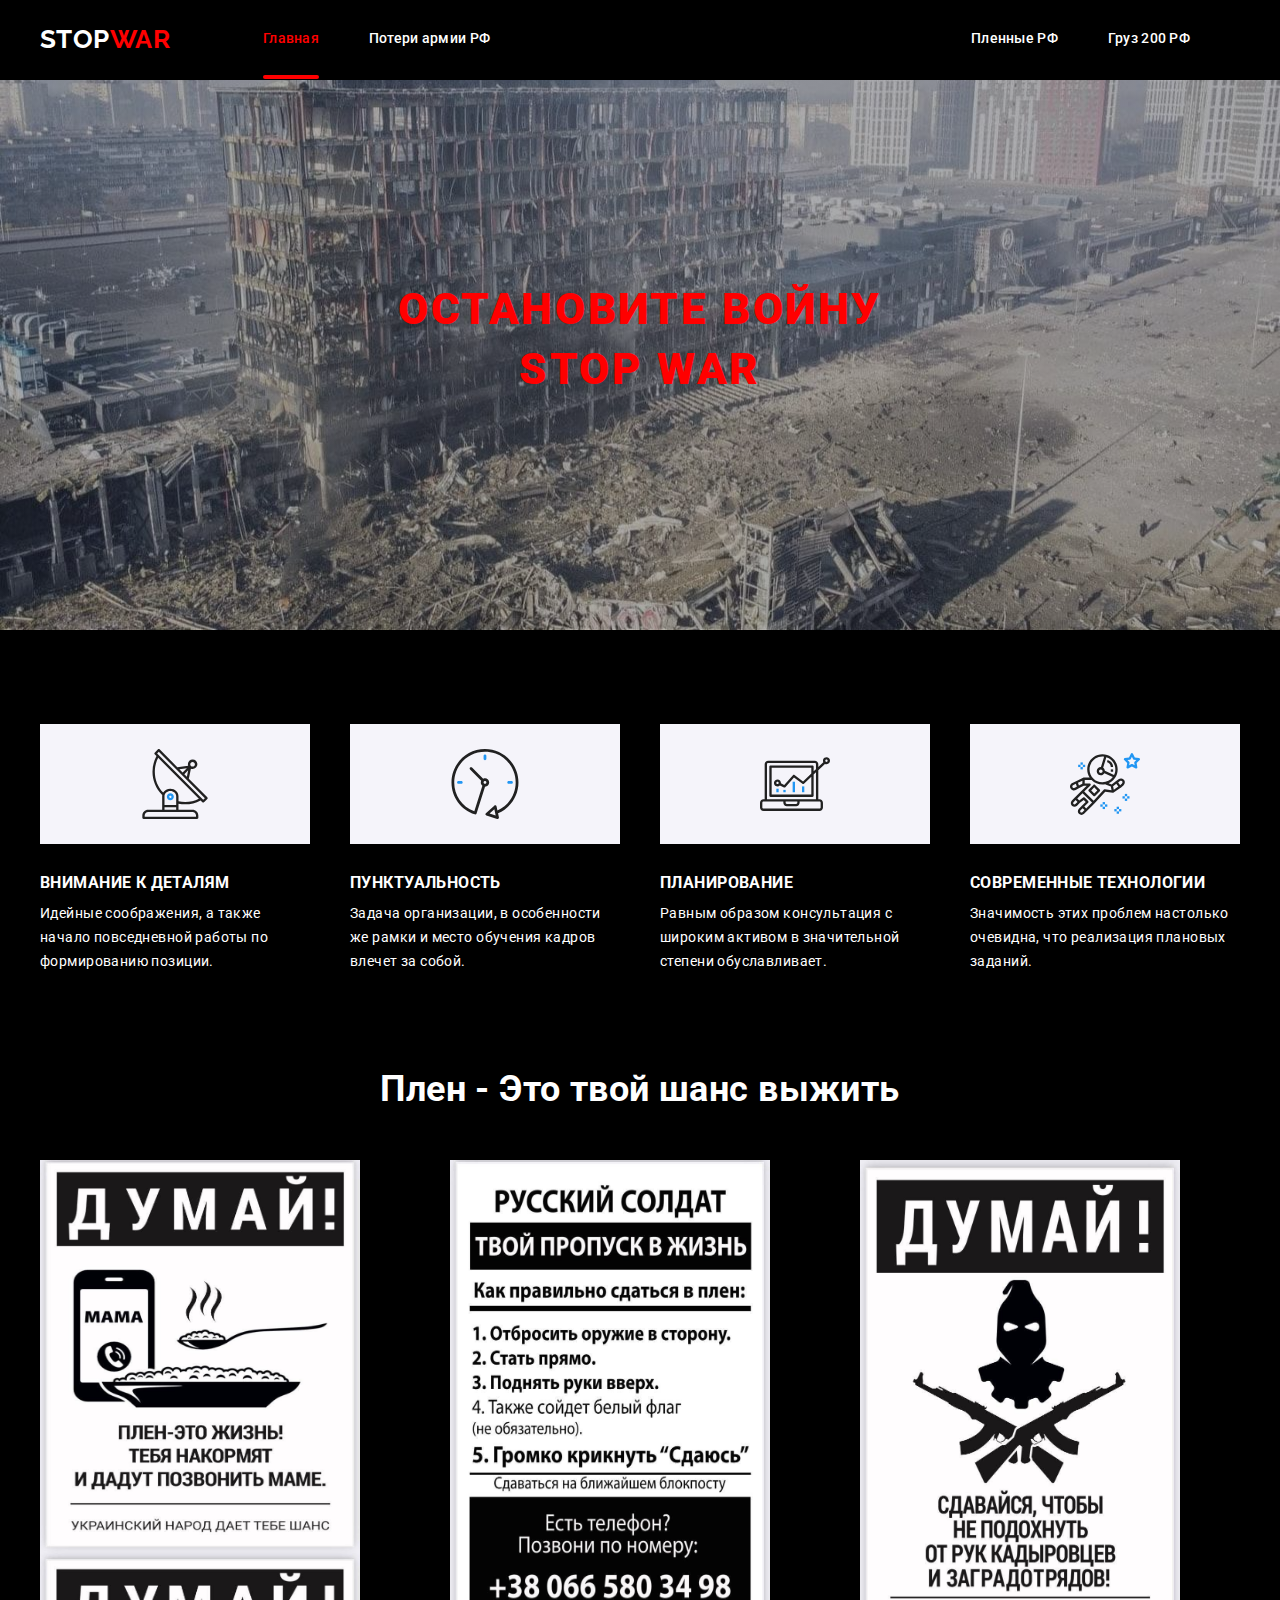
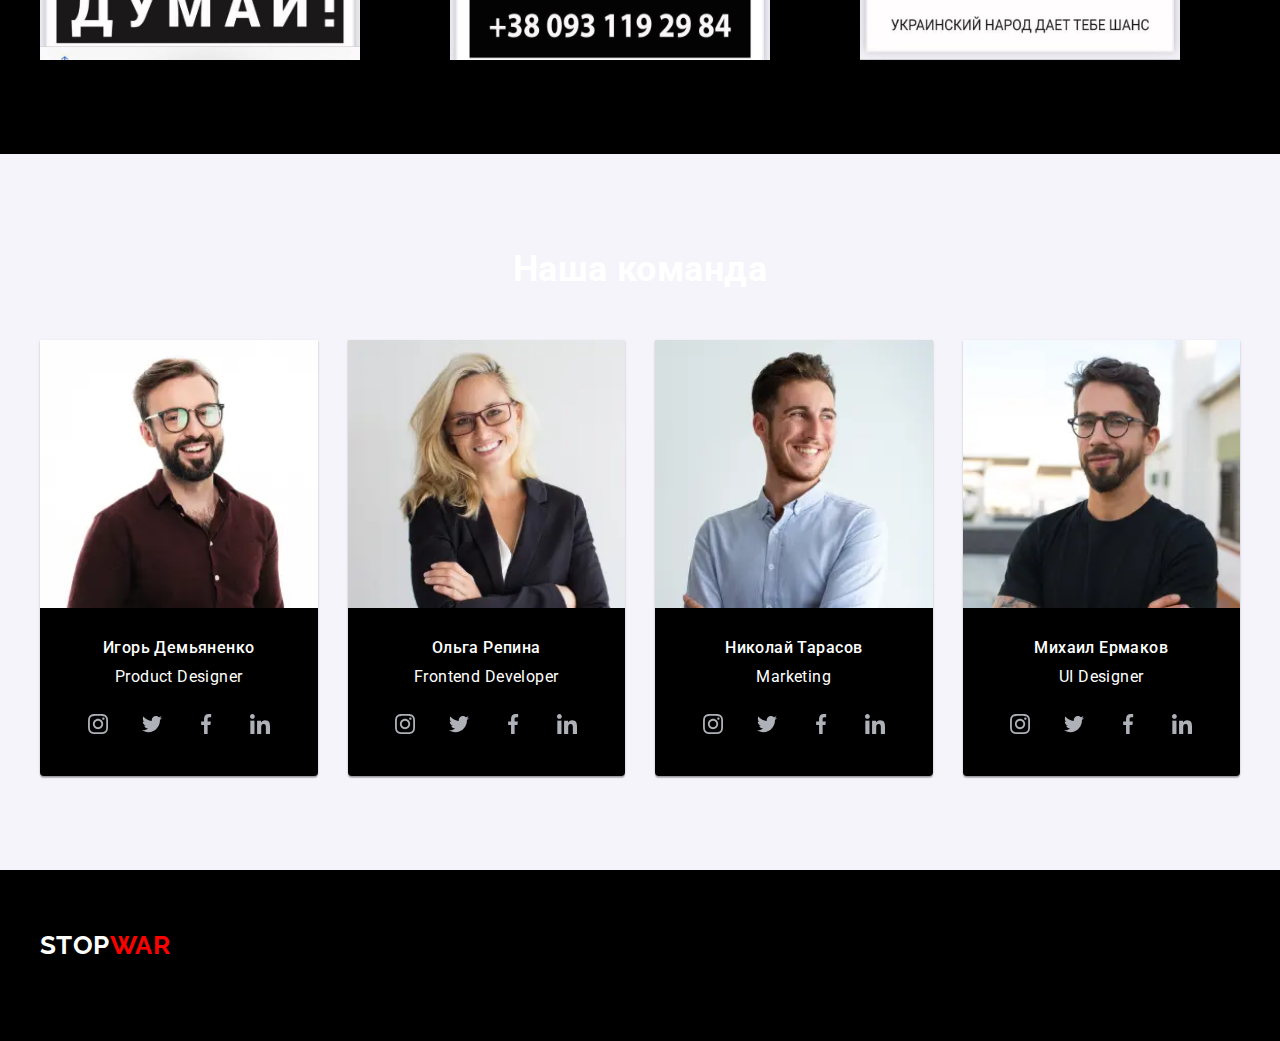
==== commit bf8ff11a: "Update index.html" ====
--- a/index.html
+++ b/index.html
@@ -344,56 +344,7 @@
        </ul>
     </div>
    </section>
-   <!--REGULAR CUSTOMERS-->
-   <section class="customers section">
-       <div class="customers-container container">
-        <h2 class="section-title">Постоянные клиенты</h2>
-        <ul class="customers-list list">
-            <li class="customers-list__item">
-                <a href="" class="customers-list__link link">
-                    <svg class="customers-list__icon" width="41" height="47">
-                        <use href="./images/sprite.svg#icon-company1"></use>
-                    </svg>
-                </a>
-            </li>
-            <li class="customers-list__item">
-                <a href="" class="customers-list__link link">
-                    <svg class="customers-list__icon" width="40" height="52">
-                        <use href="./images/sprite.svg#icon-company2"></use>
-                    </svg>
-                </a>
-            </li>
-            <li class="customers-list__item">
-                <a href="" class="customers-list__link link">
-                    <svg class="customers-list__icon" width="43" height="41">
-                        <use href="./images/sprite.svg#icon-company3"></use>
-                    </svg>
-                </a>
-            </li>
-            <li class="customers-list__item">
-                <a href="" class="customers-list__link link">
-                    <svg class="customers-list__icon" width="84" height="41">
-                        <use href="./images/sprite.svg#icon-company4"></use>
-                    </svg>
-                </a>
-            </li>
-            <li class="customers-list__item">
-                <a href="" class="customers-list__link link">
-                    <svg class="customers-list__icon" width="63" height="45">
-                        <use href="./images/sprite.svg#icon-company5"></use>
-                    </svg>
-                </a>
-            </li>
-            <li class="customers-list__item">
-                <a href="" class="customers-list__link link">
-                    <svg class="customers-list__icon" width="94" height="44">
-                        <use href="./images/sprite.svg#icon-company6"></use>
-                    </svg>
-                </a>
-            </li>
-        </ul>
-       </div>
-   </section>
+   
    <!--FOOTER-->
    <footer class="footer">
        <div class="footer-container container">
@@ -405,9 +356,7 @@
        
         </div>
    </footer>
-    <!--MODAL WINDOW-->
-    <script src="./js/menu.js"></script>
-    <script src="./js/modal.js"></script> 
+     
 </body>
 </html>
 
--- a/css/main.min.css
+++ b/css/main.min.css
@@ -1,2 +1,2 @@
-:root{--main-font: "Roboto", sans-serif;--secondary-font: "Raleway", sans-serif;--accent-color: red;--main-background-color: #ffffff;--main-text-color: #212121;--secondary-text-color: #757575;--nav-link-color: #000000;--footer-background-color: #2f303a;--btn-hover-color: red;--adress-link-color: rgba(255, 255, 255, 0.6);--aboutus-background-color: #f5f4fa;--alt-background-color: #c4c4c4;--overlay-hero-bg-color: rgba(47, 48, 58, 0.4);--main-icon-color: #afb1b8;--header-border: #ececec;--button-shadow: rgba(0, 0, 0, 0.15);--overlay-whatwedo-bg: rgba(47, 48, 58, 0.8);--footer-link-bg: rgba(255, 255, 255, 0.1);--modal-btn-shadow: rgba(0, 0, 0, 0.25);--border-example: #eeeeee;--overlay-prtf-bg: red;--modal-bg-color: rgba(0, 0, 0, 0.2);--border-close-btn: rgba(0, 0, 0, 0.1)}.visually-hidden:not(:focus):not(:active){position:absolute;width:1px;height:1px;margin:-1px;border:0;padding:0;white-space:nowrap;clip-path:inset(100%);clip:rect(0 0 0 0);overflow:hidden}h1,h2,h3,h4,h5,h6,p{margin-top:0;margin-bottom:0}ul,ol{margin-top:0;margin-bottom:0;padding-left:0}img{display:block}.list{list-style:none}.link{text-decoration:none;color:var(--main-text-color)}body{font-family:var(--main-font);background-color:var(--main-background-color);color:var(--main-text-color);font-size:14px;letter-spacing:0.03em;margin:0 auto}.section{padding-top:60px;padding-bottom:60px}@media screen and (min-width: 1200px){.section{padding-top:94px;padding-bottom:94px}}.container{padding-left:15px;padding-right:15px}@media screen and (min-width: 480px){.container{width:480px;margin:0 auto}}@media screen and (min-width: 768px){.container{width:768px}}@media screen and (min-width: 1200px){.container{width:1200px}}@media screen and (max-width: 767px){.mob-menu{position:fixed;top:0;left:0;width:100vw;height:100vh;background-color:var(--main-background-color);overflow:auto;opacity:0;visibility:hidden;pointer-events:none;z-index:9999}.mob-menu__container{width:100%;height:100%;position:relative;padding-top:48px;padding-bottom:48px;padding-left:25px}.mob-menu__list-container{display:flex;flex-direction:column;justify-content:space-between;height:100%}.mob-menu__close-btn{position:absolute;top:10px;right:15px;width:40px;height:40px;border:none;background-color:transparent;padding:0}.mob-menu__item:not(:last-child){margin-bottom:32px}.mob-menu__link{font-family:Roboto;font-weight:500;font-size:40px;line-height:1.175;letter-spacing:0.02em}.mob-menu__link:focus,.mob-menu__link:hover{color:var(--accent-color)}.mob-menu__contact{margin-bottom:64px}.mob-menu__contact-item{font-weight:500;letter-spacing:0.02em}.mob-menu__contact-item:not(:last-child){margin-bottom:32px}.mob-menu__social{display:flex;flex-wrap:wrap}.mob-menu__social-item:not(:last-child){margin-right:20px}.mob-menu__social-link{font-weight:500;font-size:18px;line-height:1.22;letter-spacing:0.02em;color:var(--accent-color)}.mob-menu__social-link::after{content:"";width:22px;height:0;border:1px solid rgba(33,33,33,0.2);transform:rotate(90deg);margin-left:10px}.tel-link{color:var(--accent-color);font-size:34px;line-height:1.18}.mail-link{font-size:24px;line-height:1.17;color:var(--secondary-text-color)}.mob-menu.is-open{opacity:1;visibility:visible;pointer-events:auto}}@media screen and (max-width: 479px){.mob-menu__social-item{margin-bottom:30px}.tel-link{color:var(--accent-color);font-size:28px;line-height:1.18}}.section-title{font-weight:700;font-size:28px;line-height:1.17;text-align:center;margin-bottom:30px}@media screen and (min-width: 1200px){.section-title{margin-bottom:50px;font-size:36px;line-height:1.17}}.social-list-icon{width:20px;height:20px}.backdrop{position:fixed;top:0;left:0;width:100vw;height:100vh;background-color:var(--modal-bg-color);z-index:100;transition:opacity 250ms cubic-bezier(0.4, 0, 0.2, 1),visibility 250ms cubic-bezier(0.4, 0, 0.2, 1)}.is-hidden{opacity:0;visibility:hidden;pointer-events:none}.modal{position:absolute;top:50%;left:50%;transform:translate(-50%, -50%);background-color:var(--main-background-color);box-shadow:0px 1px 3px rgba(0,0,0,0.12),0px 1px 1px rgba(0,0,0,0.14),0px 2px 1px rgba(0,0,0,0.2);border-radius:4px;padding:40px}.modal-close-btn{position:absolute;top:8px;right:8px;width:30px;height:30px;border-radius:50%;background-color:transparent;border:1px solid var(--border-close-btn);cursor:pointer;padding:0}.modal-close-btn:focus,.modal-close-btn:hover{fill:var(--accent-color)}@media screen and (min-width: 480px){.modal{max-width:450px;height:609px}}@media screen and (min-width: 1200px){.modal{max-width:528px;height:581px}}.modal-submit-btn{display:flex;align-items:center;justify-content:center;height:50px;min-width:200px;font-weight:700;font-size:16px;line-height:1.87;letter-spacing:0.06em;color:var(--main-background-color);background:var(--accent-color);cursor:pointer;box-shadow:0px 4px 4px var(--button-shadow);border-radius:4px;border:none;transition:background 250ms cubic-bezier(0.4, 0, 0.2, 1);margin-left:auto;margin-right:auto;margin-top:30px}.modal-submit-btn:hover,.modal-submit-btn:focus{background:var(--btn-hover-color)}.modal-title{font-weight:700;font-size:20px;line-height:1.5;text-align:center;margin-bottom:30px}.contact-label{display:block;margin-bottom:28px;position:relative}.modal-contact-input{width:100%;height:40px;border:2px solid rgba(33,33,33,0.2);box-sizing:border-box;border-radius:4px;padding-left:42px;transition:border-color 250ms cubic-bezier(0.4, 0, 0.2, 1),fill 250ms cubic-bezier(0.4, 0, 0.2, 1)}.modal-contact-input:focus{border-color:var(--accent-color);outline:none}.modal-form-input-wrapper{position:relative;display:block}.modal-contact-icon{position:absolute;left:15px;top:50%;transform:translateY(-50%);fill:var(--main-text-color)}.modal-contact-input:focus+.modal-contact-icon{fill:var(--accent-color)}.modal-contact-comment{width:100%;height:120px;border:2px solid rgba(33,33,33,0.2);resize:none;margin-bottom:20px;padding:12px 16px;outline:none;transition:border-color 250ms cubic-bezier(0.4, 0, 0.2, 1)}.modal-contact-comment:focus{border-color:var(--accent-color)}.label-name{position:absolute;transform:translateY(-18px);font-size:12px;line-height:1.17;letter-spacing:0.01em;color:var(--secondary-text-color)}.checkbox-label{display:flex;align-items:center}.modal-checkbox{position:absolute;overflow:hidden;width:1px;height:1px;clip:rect(0 0 0 0)}.icon-check{width:16px;height:15px;border:2px solid #2f303a;border-radius:2px;margin-right:7px;transition:border-color 250ms cubic-bezier(0.4, 0, 0.2, 1)}.modal-checkbox:focus+.icon-check{border-color:var(--accent-color)}.modal-checkbox:checked+.icon-check{background-image:url("../images/icons/icon-check-on.svg");border:none}.checkbox-text{font-size:12px;line-height:1.17;color:var(--secondary-text-color)}.contract-link{color:var(--accent-color)}@media screen and (min-width: 1200px){.modal-title{line-height:1.15}.checkbox-text{font-size:14px;line-height:1.71}}.logo{font-family:var(--secondary-font);font-weight:700;font-size:26px;line-height:1.19;color:var(--nav-link-color)}.logo_left{color:var(--accent-color)}@media screen and (max-width: 768px){.head{padding-top:16px;padding-bottom:16px;background-color:var(--main-background-color);border-bottom:1px solid var(--header-border)}.head__mob-menu-btn{background-color:transparent;border:none;padding:0;line-height:0}.head__mob-menu-icon{width:40px;height:40px;fill:var(--main-text-color)}.head__container{display:flex;justify-content:space-between;align-items:center}.menu{display:none}.menu-contact{display:none}.current{color:var(--accent-color)}}@media screen and (min-width: 768px){.head__mob-menu-btn{display:none}.mob-menu{display:none}.head{padding-top:24px;padding-bottom:25px}.head__nav{display:flex;align-items:center}.menu{display:flex;align-items:center}.menu__item:not(:last-child){margin-right:50px}.logo_head{margin-right:88px}.head__container{display:flex;align-items:center}.menu-contact__icon_mail{height:12px;width:16px;margin-right:10px}.menu-contact__icon_tel{height:16px;width:10px;margin-right:10px}.menu-contact{display:flex;margin-left:auto;flex-direction:column}.menu-contact__item:not(:last-child){margin-bottom:10px}.menu__link,.menu-contact__link{position:relative;display:flex;align-items:center;font-weight:500;line-height:1.14;letter-spacing:0.02em;transition:color 250ms cubic-bezier(0.4, 0, 0.2, 1),fill 250ms cubic-bezier(0.4, 0, 0.2, 1)}.menu__link:hover,.menu__link:focus,.menu-contact__link:hover,.menu-contact__link:focus{color:var(--accent-color);fill:var(--accent-color)}.mail,.tel{color:var(--secondary-text-color);fill:var(--secondary-text-color)}.current{color:var(--accent-color)}.current::after{position:absolute;content:"";width:100%;height:4px;background-color:var(--accent-color);margin-top:89px;border-radius:2px}}@media screen and (min-width: 1200px){.logo_head{margin-right:93px}.menu-contact{flex-direction:row;align-items:center}.menu-contact__item{margin-right:50px}.menu-contact__item:not(:last-child){margin-bottom:0}.current::after{margin-top:76px}}.hero{padding-top:118px;padding-bottom:118px;margin-left:auto;margin-right:auto;background-color:var(--alt-background-color);background-image:linear-gradient(var(--overlay-hero-bg-color), var(--overlay-hero-bg-color)),url("../images/hero/bg-mob.webp"),url("../images/hero/bg-mob.jpg");background-size:cover;background-repeat:no-repeat;background-position:center}.hero__container{display:flex;flex-direction:column;align-items:center}.hero__title{margin:0 auto 30px;max-width:360px;font-weight:900;font-size:26px;text-align:center;line-height:1.62;letter-spacing:0.06em;text-transform:uppercase;color:var(--main-background-color)}.modal-btn{display:flex;align-items:center;justify-content:center;font-weight:700;font-size:16px;line-height:1.87;letter-spacing:0.06em;color:var(--main-background-color);background:var(--accent-color);cursor:pointer;box-shadow:0px 4px 4px var(--button-shadow);border-radius:4px;padding:10px 32px;border:none;transition:background 250ms cubic-bezier(0.4, 0, 0.2, 1)}.modal-btn:hover,.modal-btn:focus{background:var(--btn-hover-color)}@media (min-device-pixel-ratio: 2) and (min-width: 320px), (min-resolution: 192dpi) and (min-width: 320px), (min-resolution: 2dppx) and (min-width: 320px){.hero{background-image:linear-gradient(var(--overlay-hero-bg-color), var(--overlay-hero-bg-color)),url("../images/hero/bg-mob@2x.jpg")}}@media screen and (min-width: 481px){.hero{background-image:linear-gradient(var(--overlay-hero-bg-color), var(--overlay-hero-bg-color)),url("../images/hero/bg-tabl.jpg")}}@media (min-device-pixel-ratio: 2) and (min-width: 480px), (min-resolution: 192dpi) and (min-width: 480px), (min-resolution: 2dppx) and (min-width: 480px){.hero{background-image:linear-gradient(var(--overlay-hero-bg-color), var(--overlay-hero-bg-color)),url("../images/hero/bg-tabl@2x.jpg")}}@media screen and (min-width: 768px){.hero{background-image:linear-gradient(var(--overlay-hero-bg-color), var(--overlay-hero-bg-color)),url("../images/hero/bg-deskt.jpg")}}@media (min-device-pixel-ratio: 2) and (min-width: 768px), (min-resolution: 192dpi) and (min-width: 768px), (min-resolution: 2dppx) and (min-width: 768px){.hero{background-image:linear-gradient(var(--overlay-hero-bg-color), var(--overlay-hero-bg-color)),url("../images/hero/bg-deskt@2x.jpg")}}@media screen and (min-width: 1200px){.hero__title{max-width:696px;font-size:44px;line-height:1.36}.hero{padding-top:200px;padding-bottom:200px;max-width:1600px}}.whyus-menu__item{width:100%;height:auto}.whyus-menu__preimage{display:flex;justify-content:center;align-items:center;max-width:100%;height:120px;background-color:var(--aboutus-background-color);margin-bottom:30px}.whyus-menu__icon{width:70px}.whyus-menu__item-title{margin-bottom:10px;font-weight:700;line-height:1.14;text-transform:uppercase;text-align:center}.whyus-menu__item-description{line-height:1.71;color:var(--secondary-text-color);margin-bottom:30px}@media screen and (min-width: 480px){.whyus-menu__preimage{width:450px}.whyus-menu__item{width:450px}}@media screen and (min-width: 768px){.whyus-menu{display:flex;flex-wrap:wrap;justify-content:space-between}.whyus-menu__item{width:354px}.whyus-menu__preimage{width:354px}}@media screen and (min-width: 1200px){.whyus{padding-bottom:0}.whyus-menu{display:flex}.whyus-menu__item{width:270px}.whyus-menu__item:not(:first-child){margin-left:30px}.whyus-menu__preimage{width:270px}.whyus-menu__item-description{margin-bottom:0}.whyus-menu__item-title{text-align:left}}.whatwedo{display:none}@media screen and (min-width: 1200px){.whatwedo{display:block}}.whatwedo-menu{display:flex;flex-wrap:wrap;margin-left:-30px;margin-top:-30px}.whatwedo-menu__item{flex-basis:calc((100% - 90px) / 3);margin-left:30px;margin-top:30px}.whatwedo-menu__label{position:relative}.whatwedo-menu__overlay{position:absolute;bottom:0;left:0;width:100%;height:70px;display:flex;align-items:center;justify-content:center;font-weight:700;font-size:14px;line-height:1.14;text-transform:uppercase;color:var(--main-background-color);background-color:var(--overlay-whatwedo-bg)}.aboutus{background-color:var(--aboutus-background-color)}.aboutus-menu{display:flex;flex-wrap:wrap;margin-left:-30px;margin-top:-30px}.aboutus-menu-item{background-color:var(--main-background-color);box-shadow:0px 1px 3px rgba(0,0,0,0.12),0px 1px 1px rgba(0,0,0,0.14),0px 2px 1px rgba(0,0,0,0.2);border-radius:0px 0px 4px 4px;margin-left:30px;margin-top:30px}.aboutus-menu-img{width:100%;height:auto}.aboutus-menu-title-div{padding:30px}.aboutus-menu-title{font-weight:500;font-size:16px;line-height:1.19;text-align:center;margin-bottom:10px}.aboutus-menu-description{font-size:16px;line-height:1.19;text-align:center;color:var(--secondary-text-color);margin-bottom:16px}.social-list{display:flex;justify-content:center}.social-list-link{display:flex;justify-content:center;align-items:center;width:44px;height:44px;border-radius:50%;background-color:transparent;transition:background-color 250ms cubic-bezier(0.4, 0, 0.2, 1)}.social-list-link:hover,.social-list-link:focus{background-color:var(--accent-color)}.social-list-item:not(:last-child){margin-right:10px}.social-list-icon{fill:var(--main-icon-color);transition:fill 250ms cubic-bezier(0.4, 0, 0.2, 1)}.social-list-link:hover .social-list-icon,.social-list-link:focus .social-list-icon{fill:var(--main-background-color)}@media screen and (min-width: 768px){.aboutus-menu-item{flex-basis:calc((100% - 60px) / 2)}}@media screen and (min-width: 1200px){.aboutus-menu-item{flex-basis:calc((100% - 120px) / 4)}}.customers-list{display:flex;flex-wrap:wrap;justify-content:center;margin-left:-30px;margin-top:-30px}.customers-list__item{flex-basis:calc((100% - 60px) / 2);margin-left:30px;margin-top:30px}.customers-list__link{display:flex;justify-content:center;align-items:center;width:210px;height:92px;background-color:transparent;border:1px solid var(--main-icon-color);box-sizing:border-box;border-radius:4px;transition:border 250ms cubic-bezier(0.4, 0, 0.2, 1)}.customers-list__link:hover,.customers-list__link:focus{border:1px solid var(--accent-color)}.customers-list__icon{fill:var(--main-icon-color);transition:fill 250ms cubic-bezier(0.4, 0, 0.2, 1)}.customers-list__link:hover .customers-list__icon,.customers-list__link:focus .customers-list__icon{fill:var(--accent-color)}@media screen and (min-width: 768px){.customers-list__item{flex-basis:calc((100% - 90px) / 3)}.customers-list__link{width:226px}}@media screen and (min-width: 1200px){.customers-list__item{flex-basis:calc((100% - 180px) / 6)}.customers-list__link{width:170px}}.footer{background-color:var(--footer-background-color);padding-top:60px;padding-bottom:60px}.footer-container{display:flex;flex-direction:column;flex-wrap:wrap}.footer-adress-container{display:flex;flex-direction:column;align-items:center;margin-bottom:60px}.footer-logo-link{font-family:var(--secondary-font);font-weight:700;font-size:26px;line-height:1.19;color:var(--main-background-color)}.logo-container{margin-bottom:20px}.adress-menu{display:flex;flex-direction:column;align-items:center}.adress-menu-item:not(:last-child){margin-bottom:9px}.adress-menu-link-adress{font-style:normal;line-height:1.71;color:var(--main-background-color);transition:color 250ms cubic-bezier(0.4, 0, 0.2, 1)}.adress-menu-link-adress:hover,.adress-menu-link-adress:focus{color:var(--accent-color)}.adress-menu-link{font-style:normal;line-height:1.71;color:var(--adress-link-color);transition:color 250ms cubic-bezier(0.4, 0, 0.2, 1)}.adress-menu-link:hover,.adress-menu-link:focus{color:var(--accent-color)}.footer-social-container{margin-bottom:60px}.footer-social-title,.footer-modal-title{font-weight:700;font-size:14px;line-height:16px;text-transform:uppercase;color:var(--main-background-color);margin-bottom:20px;text-align:center}.footer-link{background-color:var(--footer-link-bg)}.footer-link:not(:last-child){margin-right:10px}.footer-form-container{display:flex;flex-direction:column;align-items:center}.footer-icon{fill:var(--main-background-color)}.footer-modal-title{margin-bottom:20px}.footer-submit-btn{display:flex;align-items:center;justify-content:center;height:50px;min-width:200px;font-weight:700;font-size:16px;line-height:1.87;letter-spacing:0.06em;color:var(--main-background-color);background:var(--accent-color);cursor:pointer;box-shadow:0px 4px 4px var(--button-shadow);border-radius:4px;border:none;transition:background 250ms cubic-bezier(0.4, 0, 0.2, 1);margin-left:0}.footer-submit-btn:hover,.footer-submit-btn:focus{background:var(--btn-hover-color)}.email-form{height:50px;font-size:16px;line-height:1.25;background-color:inherit;color:var(--main-background-color);padding-left:16px;border:1px solid rgba(255,255,255,0.3);box-sizing:border-box;filter:drop-shadow(0px 4px 4px rgba(0,0,0,0.15));border-radius:4px;transition:border-color 250ms cubic-bezier(0.4, 0, 0.2, 1);margin-bottom:20px}.email-form:focus{border-color:var(--accent-color);outline:none}.footer-btn-icon{height:24px;width:24px;margin-left:10px;fill:var(--main-background-color)}.form-button-container{display:flex;flex-direction:column;align-items:center}@media screen and (min-width: 480px){.email-form{width:450px}}@media screen and (min-width: 768px){.footer-container{flex-direction:row;justify-content:center}.footer-adress-container{margin-right:165px}}@media screen and (min-width: 1200px){.footer-container{justify-content:left;align-items:baseline}.footer-adress-container{margin-right:70px;align-items:flex-start;margin-bottom:0}.adress-menu{align-items:flex-start}.footer-social-container{margin-right:93px}.footer-social-title,.footer-modal-title{text-align:left}.email-form{width:358px}.footer-form-container{align-items:flex-start}.form-button-container{flex-direction:row;align-items:flex-start}.email-form{margin-right:12px}}.portfolio-menu{display:flex;flex-wrap:wrap;margin-bottom:25px;justify-content:flex-start}.portfolio-menu__item{margin-right:8px;margin-bottom:15px}.modal-btn-portfolio{height:38px;font-weight:500;font-size:16px;line-height:1.62;color:var(--main-text-color);background-color:var(--aboutus-background-color);cursor:pointer;border-radius:4px;padding:6px 22px;box-sizing:border-box;border:1px;transition:color 250ms cubic-bezier(0.4, 0, 0.2, 1),background-color 250ms cubic-bezier(0.4, 0, 0.2, 1),filter 250ms cubic-bezier(0.4, 0, 0.2, 1)}.modal-btn-portfolio:hover,.modal-btn-portfolio:focus{background:var(--accent-color);color:var(--main-background-color);filter:drop-shadow(0px 4px 4px var(--modal-btn-shadow))}@media screen and (min-width: 768px){.portfolio-menu{display:flex;flex-wrap:wrap;margin-bottom:30px;justify-content:center}.portfolio-menu__item{margin-right:8px;margin-bottom:0}}@media screen and (min-width: 1200px){.portfolio-menu{display:flex;flex-wrap:wrap;margin-bottom:50px;justify-content:center}}.example-list{display:flex;flex-wrap:wrap;margin-left:-30px;margin-top:-30px}.example-menu-img{max-width:100%;height:auto}.border-example-menu{padding:24px 20px;box-sizing:border-box}.example-menu-item{margin-left:30px;margin-top:30px;border:1px solid var(--border-example)}.example-list-img-wrapper{position:relative;overflow:hidden}.overlay{position:absolute;top:0;left:0;width:100%;height:100%;padding:63px 24px;color:var(--main-background-color);background-color:var(--overlay-prtf-bg);font-size:18px;line-height:1.56;overflow:auto;transform:translateY(100%);transition:transform 250ms cubic-bezier(0.4, 0, 0.2, 1)}.example-menu-item-link:focus .overlay,.example-menu-item-link:hover .overlay{transform:translateY(0)}.example-menu-title{font-weight:700;font-size:18px;line-height:2;letter-spacing:0.06em;margin-bottom:4px}.example-menu-description{font-size:16px;line-height:1.87;color:var(--secondary-text-color)}.example-menu-item-link{display:block;transition:box-shadow 250ms cubic-bezier(0.4, 0, 0.2, 1)}.example-menu-item-link:focus,.example-menu-item-link:hover{box-shadow:0px 4px 4px rgba(0,0,0,0.25)}@media screen and (min-width: 768px){.example-menu-item{flex-basis:calc((100% - 60px) / 2)}}@media screen and (min-width: 1200px){.example-menu-item{flex-basis:calc((100% - 90px) / 3)}}
+:root{--main-font: "Roboto", sans-serif;--secondary-font: "Raleway", sans-serif;--accent-color: red;--main-background-color: #000;--main-text-color: #ffff;--secondary-text-color: #fff;--nav-link-color: #fff;--footer-background-color: #000;--btn-hover-color: red;--adress-link-color: rgba(255, 255, 255, 0.6);--aboutus-background-color: #f5f4fa;--alt-background-color: #c4c4c4;--overlay-hero-bg-color: rgba(47, 48, 58, 0.4);--main-icon-color: #afb1b8;--header-border: #ececec;--button-shadow: rgba(0, 0, 0, 0.15);--overlay-whatwedo-bg: rgba(47, 48, 58, 0.8);--footer-link-bg: #fff;--modal-btn-shadow: rgba(0, 0, 0, 0.25);--border-example: #eeeeee;--overlay-prtf-bg: red;--modal-bg-color: rgba(0, 0, 0, 0.2);--border-close-btn: rgba(0, 0, 0, 0.1)}.visually-hidden:not(:focus):not(:active){position:absolute;width:1px;height:1px;margin:-1px;border:0;padding:0;white-space:nowrap;clip-path:inset(100%);clip:rect(0 0 0 0);overflow:hidden}h1,h2,h3,h4,h5,h6,p{margin-top:0;margin-bottom:0}ul,ol{margin-top:0;margin-bottom:0;padding-left:0}img{display:block}.list{list-style:none}.link{text-decoration:none;color:var(--main-text-color)}body{font-family:var(--main-font);background-color:var(--main-background-color);color:var(--main-text-color);font-size:14px;letter-spacing:0.03em;margin:0 auto}.section{padding-top:60px;padding-bottom:60px}@media screen and (min-width: 1200px){.section{padding-top:94px;padding-bottom:94px}}.container{padding-left:15px;padding-right:15px}@media screen and (min-width: 480px){.container{width:480px;margin:0 auto}}@media screen and (min-width: 768px){.container{width:768px}}@media screen and (min-width: 1200px){.container{width:1200px}}@media screen and (max-width: 767px){.mob-menu{position:fixed;top:0;left:0;width:100vw;height:100vh;background-color:var(--main-background-color);overflow:auto;opacity:0;visibility:hidden;pointer-events:none;z-index:9999}.mob-menu__container{width:100%;height:100%;position:relative;padding-top:48px;padding-bottom:48px;padding-left:25px}.mob-menu__list-container{display:flex;flex-direction:column;justify-content:space-between;height:100%}.mob-menu__close-btn{position:absolute;top:10px;right:15px;width:40px;height:40px;border:none;background-color:transparent;padding:0}.mob-menu__item:not(:last-child){margin-bottom:32px}.mob-menu__link{font-family:Roboto;font-weight:500;font-size:40px;line-height:1.175;letter-spacing:0.02em}.mob-menu__link:focus,.mob-menu__link:hover{color:var(--accent-color)}.mob-menu__contact{margin-bottom:64px}.mob-menu__contact-item{font-weight:500;letter-spacing:0.02em}.mob-menu__contact-item:not(:last-child){margin-bottom:32px}.mob-menu__social{display:flex;flex-wrap:wrap}.mob-menu__social-item:not(:last-child){margin-right:20px}.mob-menu__social-link{font-weight:500;font-size:18px;line-height:1.22;letter-spacing:0.02em;color:var(--accent-color)}.mob-menu__social-link::after{content:"";width:22px;height:0;border:1px solid rgba(33,33,33,0.2);transform:rotate(90deg);margin-left:10px}.tel-link{color:var(--accent-color);font-size:34px;line-height:1.18}.mail-link{font-size:24px;line-height:1.17;color:var(--secondary-text-color)}.mob-menu.is-open{opacity:1;visibility:visible;pointer-events:auto}}@media screen and (max-width: 479px){.mob-menu__social-item{margin-bottom:30px}.tel-link{color:var(--accent-color);font-size:28px;line-height:1.18}}.section-title{font-weight:700;font-size:28px;line-height:1.17;text-align:center;margin-bottom:30px}@media screen and (min-width: 1200px){.section-title{margin-bottom:50px;font-size:36px;line-height:1.17}}.social-list-icon{width:20px;height:20px}.backdrop{position:fixed;top:0;left:0;width:100vw;height:100vh;background-color:var(--modal-bg-color);z-index:100;transition:opacity 250ms cubic-bezier(0.4, 0, 0.2, 1),visibility 250ms cubic-bezier(0.4, 0, 0.2, 1)}.is-hidden{opacity:0;visibility:hidden;pointer-events:none}.modal{position:absolute;top:50%;left:50%;transform:translate(-50%, -50%);background-color:var(--main-background-color);box-shadow:0px 1px 3px rgba(0,0,0,0.12),0px 1px 1px rgba(0,0,0,0.14),0px 2px 1px rgba(0,0,0,0.2);border-radius:4px;padding:40px}.modal-close-btn{position:absolute;top:8px;right:8px;width:30px;height:30px;border-radius:50%;background-color:transparent;border:1px solid var(--border-close-btn);cursor:pointer;padding:0}.modal-close-btn:focus,.modal-close-btn:hover{fill:var(--accent-color)}@media screen and (min-width: 480px){.modal{max-width:450px;height:609px}}@media screen and (min-width: 1200px){.modal{max-width:528px;height:581px}}.modal-submit-btn{display:flex;align-items:center;justify-content:center;height:50px;min-width:200px;font-weight:700;font-size:16px;line-height:1.87;letter-spacing:0.06em;color:var(--main-background-color);background:var(--accent-color);cursor:pointer;box-shadow:0px 4px 4px var(--button-shadow);border-radius:4px;border:none;transition:background 250ms cubic-bezier(0.4, 0, 0.2, 1);margin-left:auto;margin-right:auto;margin-top:30px}.modal-submit-btn:hover,.modal-submit-btn:focus{background:var(--btn-hover-color)}.modal-title{font-weight:700;font-size:20px;line-height:1.5;text-align:center;margin-bottom:30px}.contact-label{display:block;margin-bottom:28px;position:relative}.modal-contact-input{width:100%;height:40px;border:2px solid rgba(33,33,33,0.2);box-sizing:border-box;border-radius:4px;padding-left:42px;transition:border-color 250ms cubic-bezier(0.4, 0, 0.2, 1),fill 250ms cubic-bezier(0.4, 0, 0.2, 1)}.modal-contact-input:focus{border-color:var(--accent-color);outline:none}.modal-form-input-wrapper{position:relative;display:block}.modal-contact-icon{position:absolute;left:15px;top:50%;transform:translateY(-50%);fill:var(--main-text-color)}.modal-contact-input:focus+.modal-contact-icon{fill:var(--accent-color)}.modal-contact-comment{width:100%;height:120px;border:2px solid rgba(33,33,33,0.2);resize:none;margin-bottom:20px;padding:12px 16px;outline:none;transition:border-color 250ms cubic-bezier(0.4, 0, 0.2, 1)}.modal-contact-comment:focus{border-color:var(--accent-color)}.label-name{position:absolute;transform:translateY(-18px);font-size:12px;line-height:1.17;letter-spacing:0.01em;color:var(--secondary-text-color)}.checkbox-label{display:flex;align-items:center}.modal-checkbox{position:absolute;overflow:hidden;width:1px;height:1px;clip:rect(0 0 0 0)}.icon-check{width:16px;height:15px;border:2px solid #2f303a;border-radius:2px;margin-right:7px;transition:border-color 250ms cubic-bezier(0.4, 0, 0.2, 1)}.modal-checkbox:focus+.icon-check{border-color:var(--accent-color)}.modal-checkbox:checked+.icon-check{background-image:url("../images/icons/icon-check-on.svg");border:none}.checkbox-text{font-size:12px;line-height:1.17;color:var(--secondary-text-color)}.contract-link{color:var(--accent-color)}@media screen and (min-width: 1200px){.modal-title{line-height:1.15}.checkbox-text{font-size:14px;line-height:1.71}}.logo{font-family:var(--secondary-font);font-weight:700;font-size:26px;line-height:1.19;color:var(--nav-link-color)}.logo_left{color:var(--accent-color)}@media screen and (max-width: 768px){.head{padding-top:16px;padding-bottom:16px;background-color:var(--main-background-color);border-bottom:1px solid var(--header-border)}.head__mob-menu-btn{background-color:transparent;border:none;padding:0;line-height:0}.head__mob-menu-icon{width:40px;height:40px;fill:var(--main-text-color)}.head__container{display:flex;justify-content:space-between;align-items:center}.menu{display:none}.menu-contact{display:none}.current{color:var(--accent-color)}}@media screen and (min-width: 768px){.head__mob-menu-btn{display:none}.mob-menu{display:none}.head{padding-top:24px;padding-bottom:25px}.head__nav{display:flex;align-items:center}.menu{display:flex;align-items:center}.menu__item:not(:last-child){margin-right:50px}.logo_head{margin-right:88px}.head__container{display:flex;align-items:center}.menu-contact__icon_mail{height:12px;width:16px;margin-right:10px}.menu-contact__icon_tel{height:16px;width:10px;margin-right:10px}.menu-contact{display:flex;margin-left:auto;flex-direction:column}.menu-contact__item:not(:last-child){margin-bottom:10px}.menu__link,.menu-contact__link{position:relative;display:flex;align-items:center;font-weight:500;line-height:1.14;letter-spacing:0.02em;transition:color 250ms cubic-bezier(0.4, 0, 0.2, 1),fill 250ms cubic-bezier(0.4, 0, 0.2, 1)}.menu__link:hover,.menu__link:focus,.menu-contact__link:hover,.menu-contact__link:focus{color:var(--accent-color);fill:var(--accent-color)}.mail,.tel{color:var(--secondary-text-color);fill:var(--secondary-text-color)}.current{color:var(--accent-color)}.current::after{position:absolute;content:"";width:100%;height:4px;background-color:var(--accent-color);margin-top:89px;border-radius:2px}}@media screen and (min-width: 1200px){.logo_head{margin-right:93px}.menu-contact{flex-direction:row;align-items:center}.menu-contact__item{margin-right:50px}.menu-contact__item:not(:last-child){margin-bottom:0}.current::after{margin-top:76px}}.hero{padding-top:118px;padding-bottom:118px;margin-left:auto;margin-right:auto;background-color:var(--alt-background-color);background-image:linear-gradient(var(--overlay-hero-bg-color), var(--overlay-hero-bg-color)),url("../images/hero/bg-mob.webp"),url("../images/hero/bg-mob.jpg");background-size:cover;background-repeat:no-repeat;background-position:center}.hero__container{display:flex;flex-direction:column;align-items:center}.hero__title{margin:0 auto 30px;max-width:360px;font-weight:900;font-size:26px;text-align:center;line-height:1.62;letter-spacing:0.06em;text-transform:uppercase;color:var(--accent-color)}.modal-btn{display:flex;align-items:center;justify-content:center;font-weight:700;font-size:16px;line-height:1.87;letter-spacing:0.06em;color:var(--main-background-color);background:var(--accent-color);cursor:pointer;box-shadow:0px 4px 4px var(--button-shadow);border-radius:4px;padding:10px 32px;border:none;transition:background 250ms cubic-bezier(0.4, 0, 0.2, 1)}.modal-btn:hover,.modal-btn:focus{background:var(--btn-hover-color)}@media (min-device-pixel-ratio: 2) and (min-width: 320px), (min-resolution: 192dpi) and (min-width: 320px), (min-resolution: 2dppx) and (min-width: 320px){.hero{background-image:linear-gradient(var(--overlay-hero-bg-color), var(--overlay-hero-bg-color)),url("../images/hero/bg-mob@2x.jpg")}}@media screen and (min-width: 481px){.hero{background-image:linear-gradient(var(--overlay-hero-bg-color), var(--overlay-hero-bg-color)),url("../images/hero/bg-tabl.jpg")}}@media (min-device-pixel-ratio: 2) and (min-width: 480px), (min-resolution: 192dpi) and (min-width: 480px), (min-resolution: 2dppx) and (min-width: 480px){.hero{background-image:linear-gradient(var(--overlay-hero-bg-color), var(--overlay-hero-bg-color)),url("../images/hero/bg-tabl@2x.jpg")}}@media screen and (min-width: 768px){.hero{background-image:linear-gradient(var(--overlay-hero-bg-color), var(--overlay-hero-bg-color)),url("../images/hero/retroville.jpg")}}@media (min-device-pixel-ratio: 2) and (min-width: 768px), (min-resolution: 192dpi) and (min-width: 768px), (min-resolution: 2dppx) and (min-width: 768px){.hero{background-image:linear-gradient(var(--overlay-hero-bg-color), var(--overlay-hero-bg-color)),url("../images/hero/retroville.jpg")}}@media screen and (min-width: 1200px){.hero__title{max-width:696px;font-size:44px;line-height:1.36}.hero{padding-top:200px;padding-bottom:200px;max-width:1600px}}.whyus-menu__item{width:100%;height:auto}.whyus-menu__preimage{display:flex;justify-content:center;align-items:center;max-width:100%;height:120px;background-color:var(--aboutus-background-color);margin-bottom:30px}.whyus-menu__icon{width:70px}.whyus-menu__item-title{margin-bottom:10px;font-weight:700;line-height:1.14;text-transform:uppercase;text-align:center}.whyus-menu__item-description{line-height:1.71;color:var(--secondary-text-color);margin-bottom:30px}@media screen and (min-width: 480px){.whyus-menu__preimage{width:450px}.whyus-menu__item{width:450px}}@media screen and (min-width: 768px){.whyus-menu{display:flex;flex-wrap:wrap;justify-content:space-between}.whyus-menu__item{width:354px}.whyus-menu__preimage{width:354px}}@media screen and (min-width: 1200px){.whyus{padding-bottom:0}.whyus-menu{display:flex}.whyus-menu__item{width:270px}.whyus-menu__item:not(:first-child){margin-left:30px}.whyus-menu__preimage{width:270px}.whyus-menu__item-description{margin-bottom:0}.whyus-menu__item-title{text-align:left}}.whatwedo{display:none}@media screen and (min-width: 1200px){.whatwedo{display:block}}.whatwedo-menu{display:flex;flex-wrap:wrap;margin-left:-30px;margin-top:-30px}.whatwedo-menu__item{flex-basis:calc((100% - 90px) / 3);margin-left:30px;margin-top:30px}.whatwedo-menu__label{position:relative}.whatwedo-menu__overlay{position:absolute;bottom:0;left:0;width:100%;height:70px;display:flex;align-items:center;justify-content:center;font-weight:700;font-size:14px;line-height:1.14;text-transform:uppercase;color:var(--main-background-color);background-color:var(--overlay-whatwedo-bg)}.aboutus{background-color:var(--aboutus-background-color)}.aboutus-menu{display:flex;flex-wrap:wrap;margin-left:-30px;margin-top:-30px}.aboutus-menu-item{background-color:var(--main-background-color);box-shadow:0px 1px 3px rgba(0,0,0,0.12),0px 1px 1px rgba(0,0,0,0.14),0px 2px 1px rgba(0,0,0,0.2);border-radius:0px 0px 4px 4px;margin-left:30px;margin-top:30px}.aboutus-menu-img{width:100%;height:auto}.aboutus-menu-title-div{padding:30px}.aboutus-menu-title{font-weight:500;font-size:16px;line-height:1.19;text-align:center;margin-bottom:10px}.aboutus-menu-description{font-size:16px;line-height:1.19;text-align:center;color:var(--secondary-text-color);margin-bottom:16px}.social-list{display:flex;justify-content:center}.social-list-link{display:flex;justify-content:center;align-items:center;width:44px;height:44px;border-radius:50%;background-color:transparent;transition:background-color 250ms cubic-bezier(0.4, 0, 0.2, 1)}.social-list-link:hover,.social-list-link:focus{background-color:var(--accent-color)}.social-list-item:not(:last-child){margin-right:10px}.social-list-icon{fill:var(--main-icon-color);transition:fill 250ms cubic-bezier(0.4, 0, 0.2, 1)}.social-list-link:hover .social-list-icon,.social-list-link:focus .social-list-icon{fill:var(--main-background-color)}@media screen and (min-width: 768px){.aboutus-menu-item{flex-basis:calc((100% - 60px) / 2)}}@media screen and (min-width: 1200px){.aboutus-menu-item{flex-basis:calc((100% - 120px) / 4)}}.customers-list{display:flex;flex-wrap:wrap;justify-content:center;margin-left:-30px;margin-top:-30px}.customers-list__item{flex-basis:calc((100% - 60px) / 2);margin-left:30px;margin-top:30px}.customers-list__link{display:flex;justify-content:center;align-items:center;width:210px;height:92px;background-color:transparent;border:1px solid var(--main-icon-color);box-sizing:border-box;border-radius:4px;transition:border 250ms cubic-bezier(0.4, 0, 0.2, 1)}.customers-list__link:hover,.customers-list__link:focus{border:1px solid var(--accent-color)}.customers-list__icon{fill:var(--main-icon-color);transition:fill 250ms cubic-bezier(0.4, 0, 0.2, 1)}.customers-list__link:hover .customers-list__icon,.customers-list__link:focus .customers-list__icon{fill:var(--accent-color)}@media screen and (min-width: 768px){.customers-list__item{flex-basis:calc((100% - 90px) / 3)}.customers-list__link{width:226px}}@media screen and (min-width: 1200px){.customers-list__item{flex-basis:calc((100% - 180px) / 6)}.customers-list__link{width:170px}}.footer{background-color:var(--footer-background-color);padding-top:60px;padding-bottom:60px}.footer-container{display:flex;flex-direction:column;flex-wrap:wrap}.footer-adress-container{display:flex;flex-direction:column;align-items:center;margin-bottom:60px}.footer-logo-link{font-family:var(--secondary-font);font-weight:700;font-size:26px;line-height:1.19}.logo-container{margin-bottom:20px}.adress-menu{display:flex;flex-direction:column;align-items:center}.adress-menu-item:not(:last-child){margin-bottom:9px}.adress-menu-link-adress{font-style:normal;line-height:1.71;color:var(--main-background-color);transition:color 250ms cubic-bezier(0.4, 0, 0.2, 1)}.adress-menu-link-adress:hover,.adress-menu-link-adress:focus{color:var(--accent-color)}.adress-menu-link{font-style:normal;line-height:1.71;color:var(--adress-link-color);transition:color 250ms cubic-bezier(0.4, 0, 0.2, 1)}.adress-menu-link:hover,.adress-menu-link:focus{color:var(--accent-color)}.footer-social-container{margin-bottom:60px}.footer-social-title,.footer-modal-title{font-weight:700;font-size:14px;line-height:16px;text-transform:uppercase;color:var(--main-background-color);margin-bottom:20px;text-align:center}.footer-link{background-color:var(--footer-link-bg)}.footer-link:not(:last-child){margin-right:10px}.footer-form-container{display:flex;flex-direction:column;align-items:center}.footer-icon{fill:var(--main-background-color)}.footer-modal-title{margin-bottom:20px}.footer-submit-btn{display:flex;align-items:center;justify-content:center;height:50px;min-width:200px;font-weight:700;font-size:16px;line-height:1.87;letter-spacing:0.06em;color:var(--main-background-color);background:var(--accent-color);cursor:pointer;box-shadow:0px 4px 4px var(--button-shadow);border-radius:4px;border:none;transition:background 250ms cubic-bezier(0.4, 0, 0.2, 1);margin-left:0}.footer-submit-btn:hover,.footer-submit-btn:focus{background:var(--btn-hover-color)}.email-form{height:50px;font-size:16px;line-height:1.25;background-color:inherit;color:var(--main-background-color);padding-left:16px;border:1px solid rgba(255,255,255,0.3);box-sizing:border-box;filter:drop-shadow(0px 4px 4px rgba(0,0,0,0.15));border-radius:4px;transition:border-color 250ms cubic-bezier(0.4, 0, 0.2, 1);margin-bottom:20px}.email-form:focus{border-color:var(--accent-color);outline:none}.footer-btn-icon{height:24px;width:24px;margin-left:10px;fill:var(--main-background-color)}.form-button-container{display:flex;flex-direction:column;align-items:center}@media screen and (min-width: 480px){.email-form{width:450px}}@media screen and (min-width: 768px){.footer-container{flex-direction:row;justify-content:center}.footer-adress-container{margin-right:165px}}@media screen and (min-width: 1200px){.footer-container{justify-content:left;align-items:baseline}.footer-adress-container{margin-right:70px;align-items:flex-start;margin-bottom:0}.adress-menu{align-items:flex-start}.footer-social-container{margin-right:93px}.footer-social-title,.footer-modal-title{text-align:left}.email-form{width:358px}.footer-form-container{align-items:flex-start}.form-button-container{flex-direction:row;align-items:flex-start}.email-form{margin-right:12px}}.portfolio-menu{display:flex;flex-wrap:wrap;margin-bottom:25px;justify-content:flex-start}.portfolio-menu__item{margin-right:8px;margin-bottom:15px}.modal-btn-portfolio{height:38px;font-weight:500;font-size:16px;line-height:1.62;color:var(--main-text-color);background-color:var(--aboutus-background-color);cursor:pointer;border-radius:4px;padding:6px 22px;box-sizing:border-box;border:1px;transition:color 250ms cubic-bezier(0.4, 0, 0.2, 1),background-color 250ms cubic-bezier(0.4, 0, 0.2, 1),filter 250ms cubic-bezier(0.4, 0, 0.2, 1)}.modal-btn-portfolio:hover,.modal-btn-portfolio:focus{background:var(--accent-color);color:var(--main-background-color);filter:drop-shadow(0px 4px 4px var(--modal-btn-shadow))}@media screen and (min-width: 768px){.portfolio-menu{display:flex;flex-wrap:wrap;margin-bottom:30px;justify-content:center}.portfolio-menu__item{margin-right:8px;margin-bottom:0}}@media screen and (min-width: 1200px){.portfolio-menu{display:flex;flex-wrap:wrap;margin-bottom:50px;justify-content:center}}.example-list{display:flex;flex-wrap:wrap;margin-left:-30px;margin-top:-30px}.example-menu-img{max-width:100%;height:auto}.border-example-menu{padding:24px 20px;box-sizing:border-box}.example-menu-item{margin-left:30px;margin-top:30px;border:1px solid var(--border-example)}.example-list-img-wrapper{position:relative;overflow:hidden}.overlay{position:absolute;top:0;left:0;width:100%;height:100%;padding:63px 24px;color:var(--main-background-color);background-color:var(--overlay-prtf-bg);font-size:18px;line-height:1.56;overflow:auto;transform:translateY(100%);transition:transform 250ms cubic-bezier(0.4, 0, 0.2, 1)}.example-menu-item-link:focus .overlay,.example-menu-item-link:hover .overlay{transform:translateY(0)}.example-menu-title{font-weight:700;font-size:18px;line-height:2;letter-spacing:0.06em;margin-bottom:4px}.example-menu-description{font-size:16px;line-height:1.87;color:var(--secondary-text-color)}.example-menu-item-link{display:block;transition:box-shadow 250ms cubic-bezier(0.4, 0, 0.2, 1)}.example-menu-item-link:focus,.example-menu-item-link:hover{box-shadow:0px 4px 4px rgba(0,0,0,0.25)}@media screen and (min-width: 768px){.example-menu-item{flex-basis:calc((100% - 60px) / 2)}}@media screen and (min-width: 1200px){.example-menu-item{flex-basis:calc((100% - 90px) / 3)}}
 /*# sourceMappingURL=main.min.css.map */